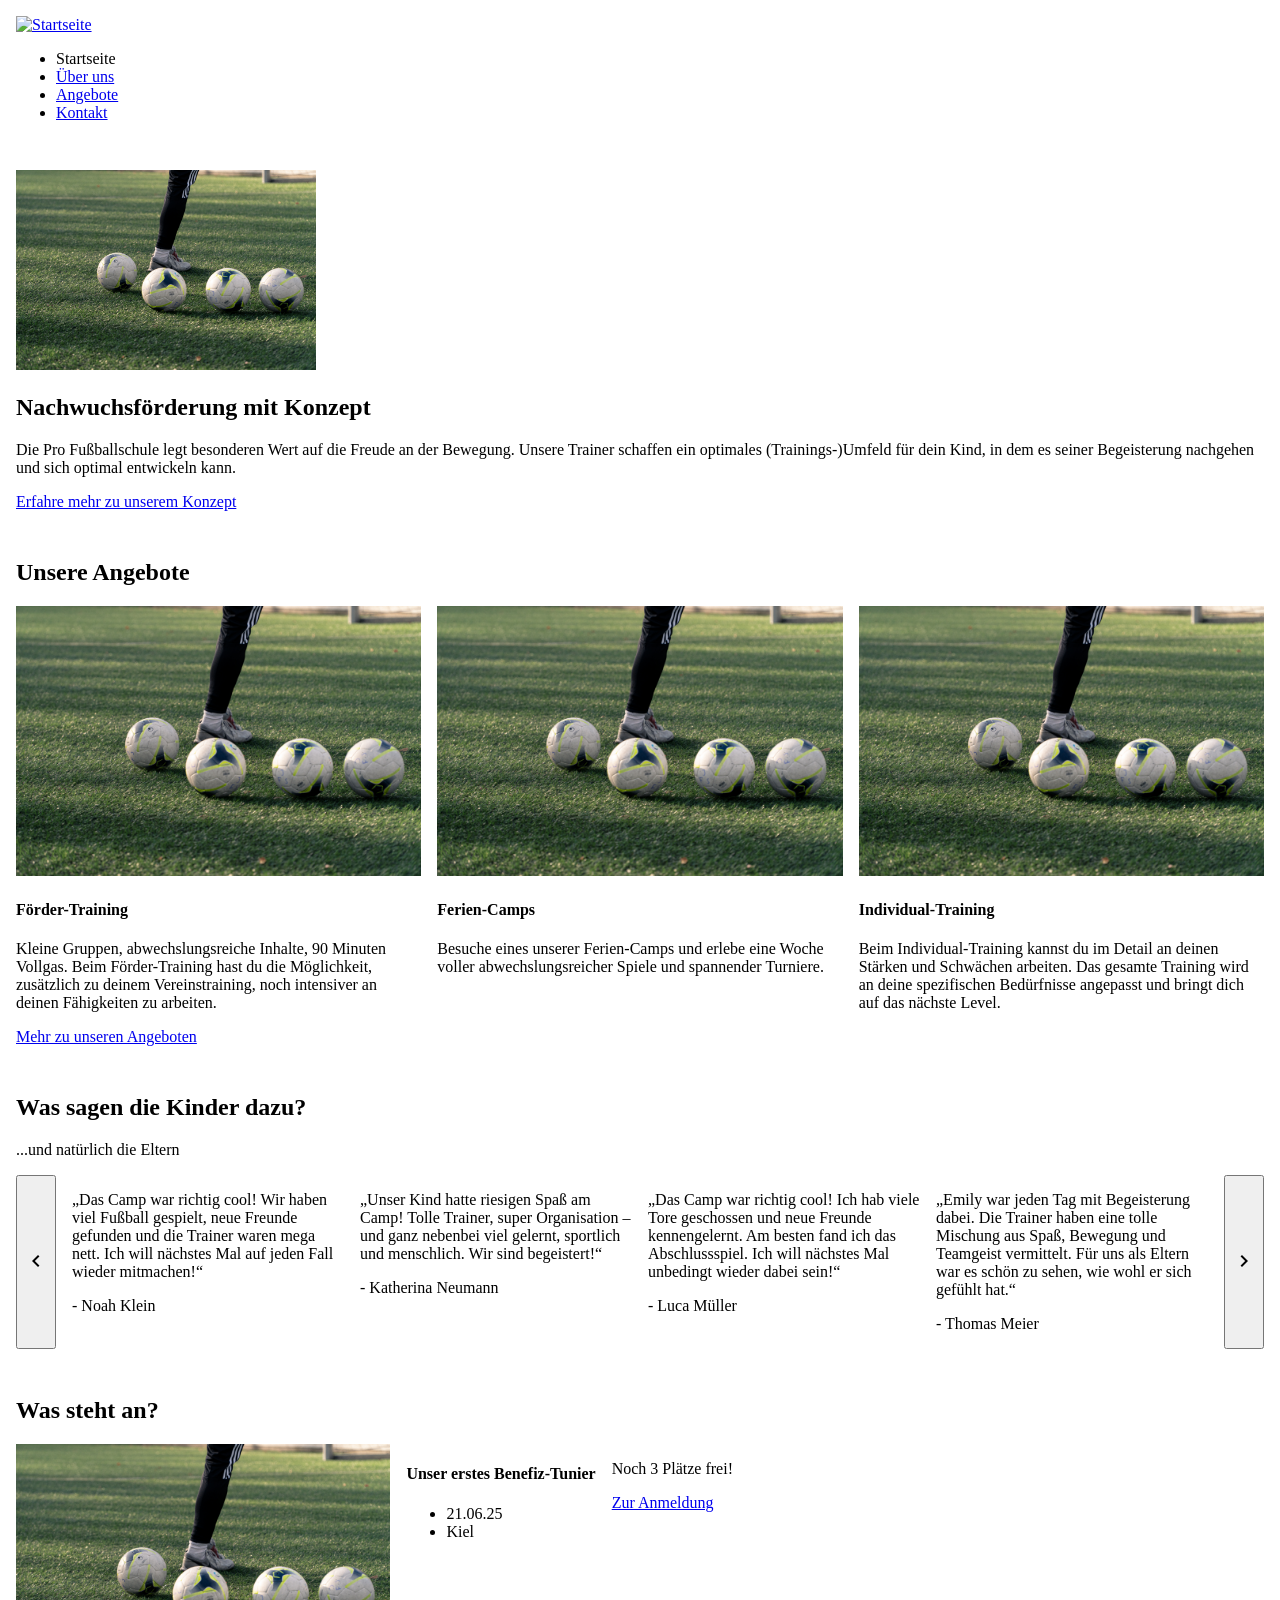
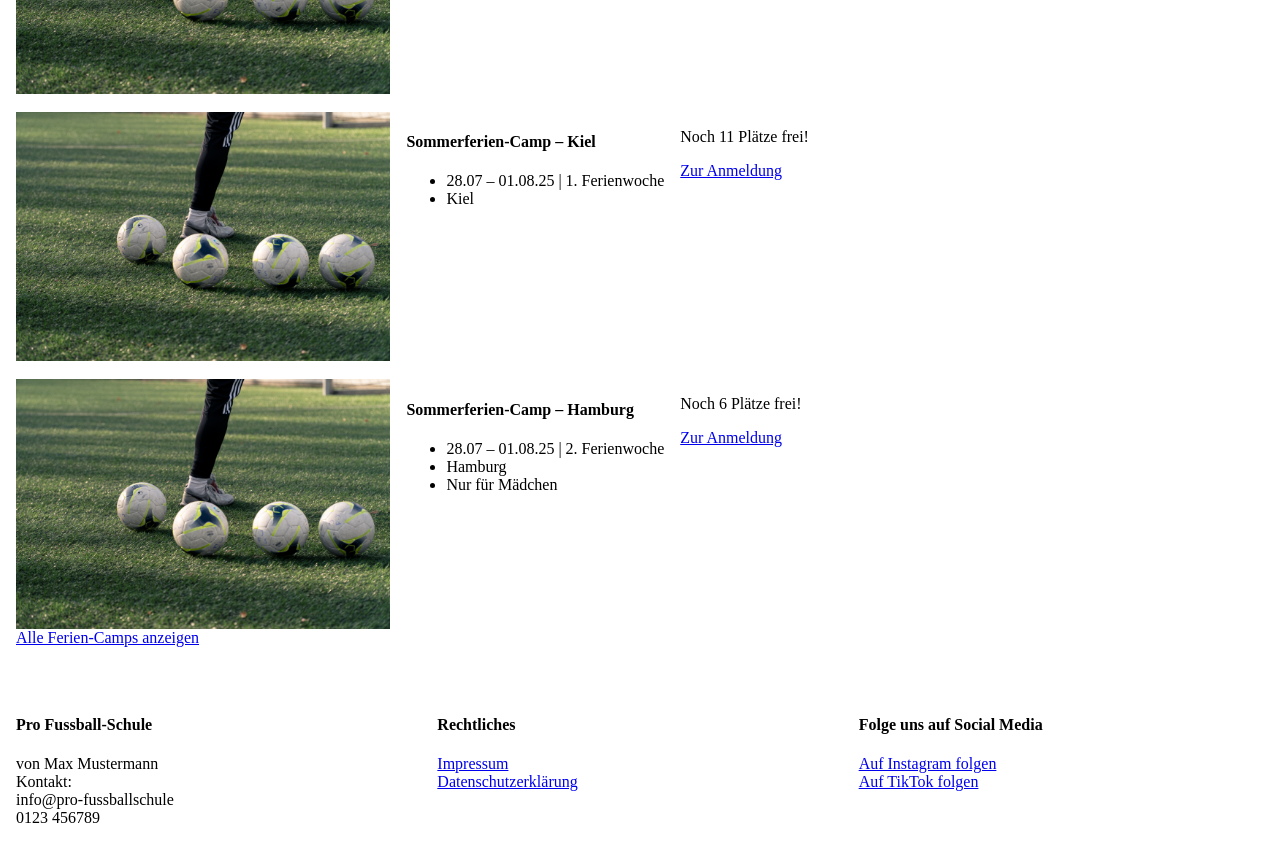
==== index.html @ 15794ba7 "order of stylesheet links changed" ====
<!DOCTYPE html>
<html lang="de">

<head>
    <meta charset="UTF-8">
    <meta name="viewport" content="width=device-width, initial-scale=1.0">
    <title>Startseite</title>
    <script src="https://cdn.jsdelivr.net/npm/jquery@3.7.1/dist/jquery.min.js"></script>
    <script src="js/loader.js" defer></script>
    <!-- Google Fonts/Icons laden -->
    <link rel="preconnect" href="https://fonts.googleapis.com">
    <link rel="preconnect" href="https://fonts.gstatic.com" crossorigin>
    <link
        href="https://fonts.googleapis.com/css2?family=MuseoModerno:ital,wght@0,100..900;1,100..900&family=Roboto:ital,wght@0,100..900;1,100..900&display=swap"
        rel="stylesheet">
    <link rel="stylesheet" href="https://fonts.googleapis.com/icon?family=Material+Icons">
    <!-- Meine Styles -->
    <link rel="stylesheet" href="css/main.css">
    <style>
        .row {
            display: flex;
            gap: 16px;
            flex-wrap: wrap;
        }

        .box {
            flex: 1;
            min-width: 154px;
        }

        section {
            margin: 48px 0px 48px 0px;
        }
    </style>
</head>

<body style="margin: 16px;">
    <header id="header"></header>
    <section class="section">
        <img src="assets/img/DSC02770.jpg"
            alt="Ausschnitt der Beine eines Jungen, der neben mehreren Bällen auf einem Rasen steht"
            style="height:200px;">
        <!--Das hier ist nur ein Platzhalter-Bild und das inline-css ist nur für die Übersichtlichkeit der Seite-->
        <h1>Nachwuchsförderung mit Konzept</h1>
        <p>Die Pro Fußballschule legt besonderen Wert auf die Freude an der Bewegung. Unsere Trainer schaffen ein
            optimales (Trainings-)Umfeld für dein Kind, in dem es seiner Begeisterung nachgehen und sich optimal
            entwickeln kann.
        </p>
        <a href="ueber-uns.html">Erfahre mehr zu unserem Konzept</a>
    </section>
    <section>
        <h2>Unsere Angebote</h2>
        <div class="row">
            <div class="box">
                <img src="assets/img/DSC02770.jpg"
                    alt="Ausschnitt der Beine eines Jungen, der neben mehreren Bällen auf einem Rasen steht"
                    style="width:100%">
                <h4>Förder-Training</h4>
                <p>Kleine Gruppen, abwechslungsreiche Inhalte, 90 Minuten Vollgas. Beim Förder-Training hast du die
                    Möglichkeit, zusätzlich zu deinem Vereinstraining, noch intensiver an deinen Fähigkeiten zu
                    arbeiten. </p>
            </div>
            <div class="box">
                <img src="assets/img/DSC02770.jpg"
                    alt="Ausschnitt der Beine eines Jungen, der neben mehreren Bällen auf einem Rasen steht"
                    style="width:100%">
                <h4>Ferien-Camps</h4>
                <p>Besuche eines unserer Ferien-Camps und erlebe eine Woche voller abwechslungsreicher Spiele und
                    spannender Turniere.</p>
            </div>
            <div class="box">
                <img src="assets/img/DSC02770.jpg"
                    alt="Ausschnitt der Beine eines Jungen, der neben mehreren Bällen auf einem Rasen steht"
                    style="width:100%">
                <h4>Individual-Training</h4>
                <p>Beim Individual-Training kannst du im Detail an deinen Stärken und Schwächen arbeiten. Das gesamte
                    Training wird an deine spezifischen Bedürfnisse angepasst und bringt dich auf das nächste Level.
                </p>
            </div>
        </div>
        <a href="angebote.html">Mehr zu unseren Angeboten</a>
    </section>
    <section>
        <h2>Was sagen die Kinder dazu?</h2>
        <p>...und natürlich die Eltern</p>
        <div class="row">
            <button><i class="material-icons">chevron_left</i></button>
            <div class="box">
                <p>„Das Camp war richtig cool! Wir haben viel Fußball gespielt, neue Freunde gefunden und die Trainer
                    waren mega nett. Ich will nächstes Mal auf jeden Fall wieder mitmachen!“</p>
                <p>- Noah Klein</p>
            </div>
            <div class="box">
                <p>„Unser Kind hatte riesigen Spaß am Camp! Tolle Trainer, super Organisation – und ganz nebenbei viel
                    gelernt, sportlich und menschlich. Wir sind begeistert!“</p>
                <p>- Katherina Neumann</p>
            </div>
            <div class="box">
                <p>„Das Camp war richtig cool! Ich hab viele Tore geschossen und neue Freunde kennengelernt. Am besten
                    fand ich das Abschlussspiel. Ich will nächstes Mal unbedingt wieder dabei sein!“
                </p>
                <p>- Luca Müller</p>
            </div>
            <div class="box">
                <p>„Emily war jeden Tag mit Begeisterung dabei. Die Trainer haben eine tolle Mischung aus Spaß, Bewegung
                    und Teamgeist vermittelt. Für uns als Eltern war es schön zu sehen, wie wohl er sich gefühlt hat.“
                </p>
                <p>- Thomas Meier</p>
            </div>
            <button><i class="material-icons">chevron_right</i></button>
        </div>
    </section>
    <section>
        <h2>Was steht an?</h2>
        <div>
            <div class="row">
                <img src="assets/img/DSC02770.jpg"
                    alt="Ausschnitt der Beine eines Jungen, der neben mehreren Bällen auf einem Rasen steht"
                    style="width:30%">
                <div>
                    <h4>Unser erstes Benefiz-Tunier</h4>
                    <ul>
                        <li>21.06.25</li>
                        <li>Kiel</li>
                    </ul>
                </div>
                <div>
                    <p>Noch 3 Plätze frei!</p>
                    <a href="example.de">Zur Anmeldung</a>
                </div>
            </div>
            <br>
            <div class="row">
                <img src="assets/img/DSC02770.jpg"
                    alt="Ausschnitt der Beine eines Jungen, der neben mehreren Bällen auf einem Rasen steht"
                    style="width:30%">
                <div>
                    <h4>Sommerferien-Camp – Kiel</h4>
                    <ul>
                        <li>28.07 – 01.08.25 | 1. Ferienwoche</li>
                        <li>Kiel</li>
                    </ul>
                </div>
                <div>
                    <p>Noch 11 Plätze frei!</p>
                    <a href="example.de">Zur Anmeldung</a>
                </div>
            </div>
            <br>
            <div class="row">
                <img src="assets/img/DSC02770.jpg"
                    alt="Ausschnitt der Beine eines Jungen, der neben mehreren Bällen auf einem Rasen steht"
                    style="width:30%">
                <div>
                    <h4>Sommerferien-Camp – Hamburg</h4>
                    <ul>
                        <li>28.07 – 01.08.25 | 2. Ferienwoche</li>
                        <li>Hamburg</li>
                        <li>Nur für Mädchen</li>
                    </ul>
                </div>
                <div>
                    <p>Noch 6 Plätze frei!</p>
                    <a href="example.de">Zur Anmeldung</a>
                </div>
            </div>
        </div>
        <a href="angebote.html">Alle Ferien-Camps anzeigen</a>
    </section>
    <footer class="row">
        <div class="box">
            <h4>Pro Fussball-Schule</h4>
            <p>von Max Mustermann <br>
                Kontakt: <br>
                info@pro-fussballschule <br>
                0123 456789
            </p>
        </div>
        <div class="box">
            <h4>Rechtliches</h4>
            <a href="impressum.html">Impressum</a> <br>
            <a href="datenschutzerklärung.html">Datenschutzerklärung</a>
        </div>
        <div class="box">
            <h4>Folge uns auf Social Media</h4>
            <a href="instagramm.de">Auf Instagram folgen</a> <br>
            <a href="tiktok.de">Auf TikTok folgen</a>
        </div>
    </footer>
</body>

</html>
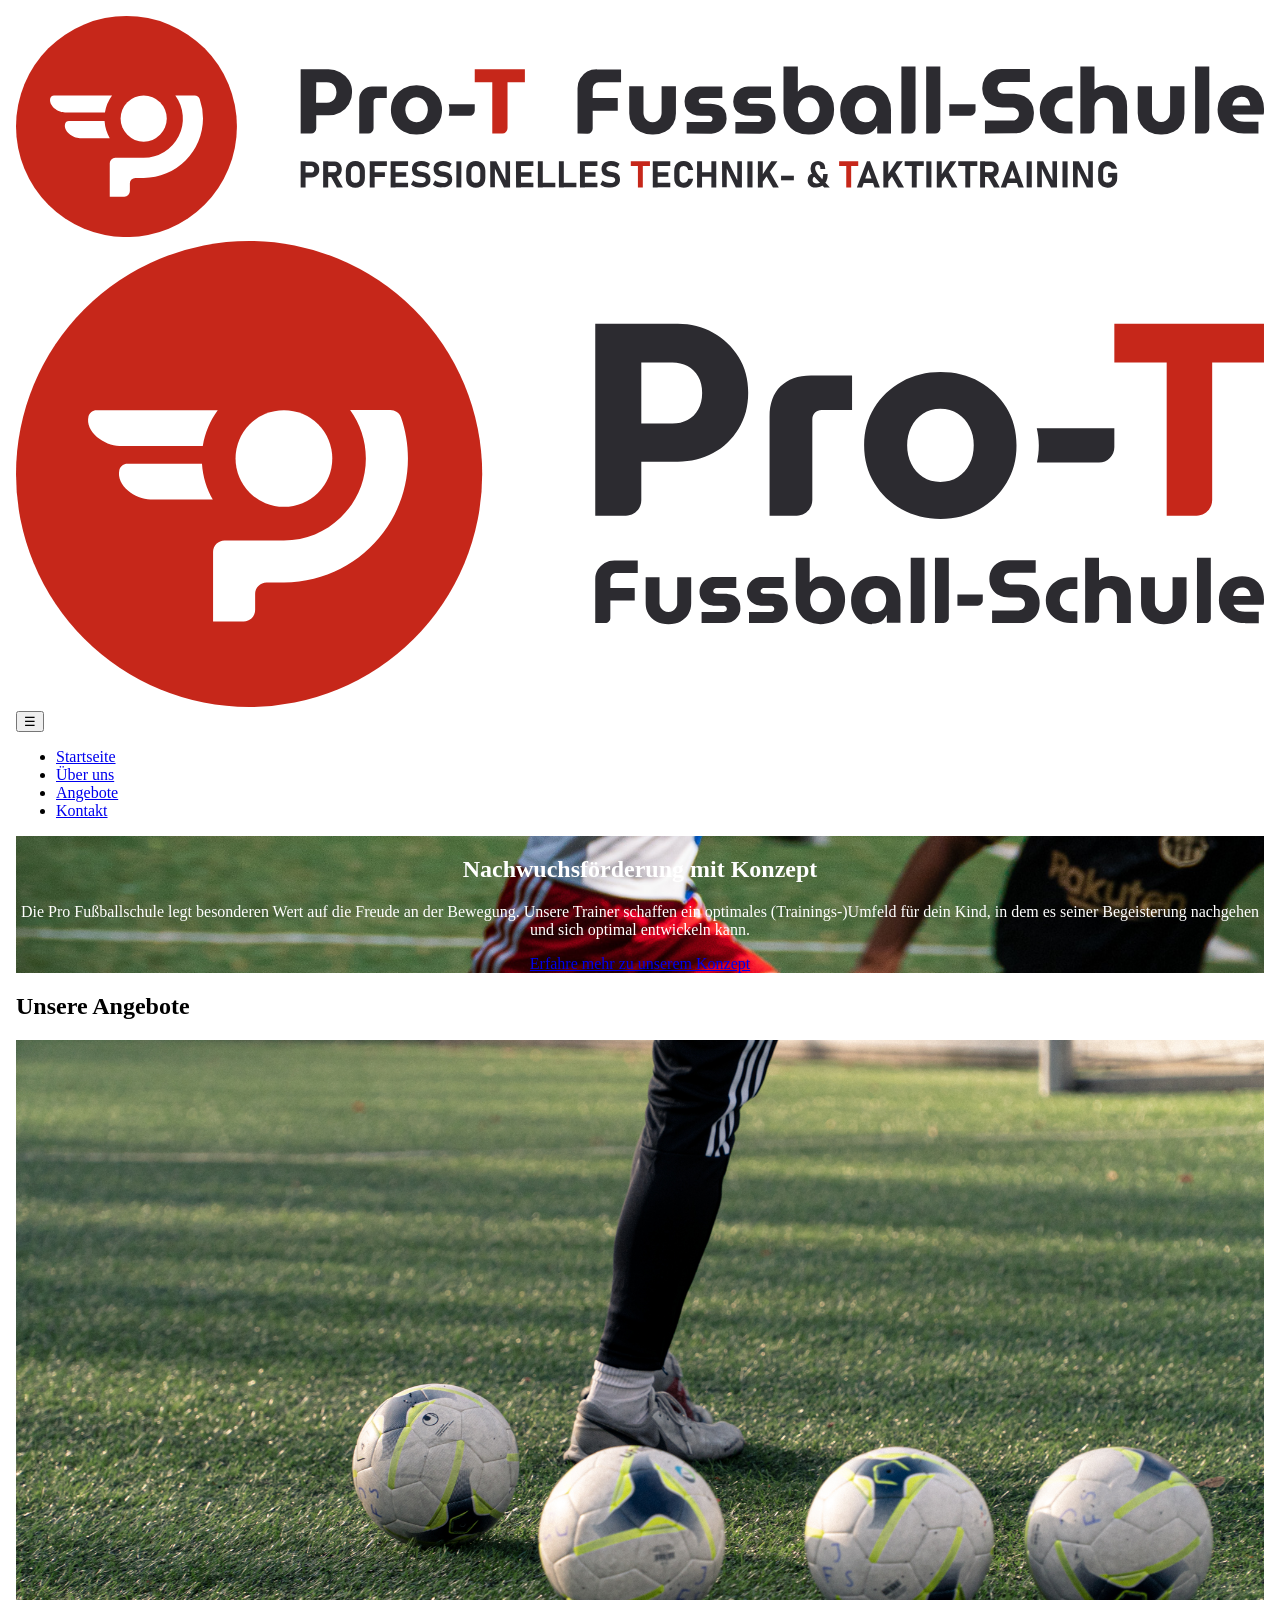
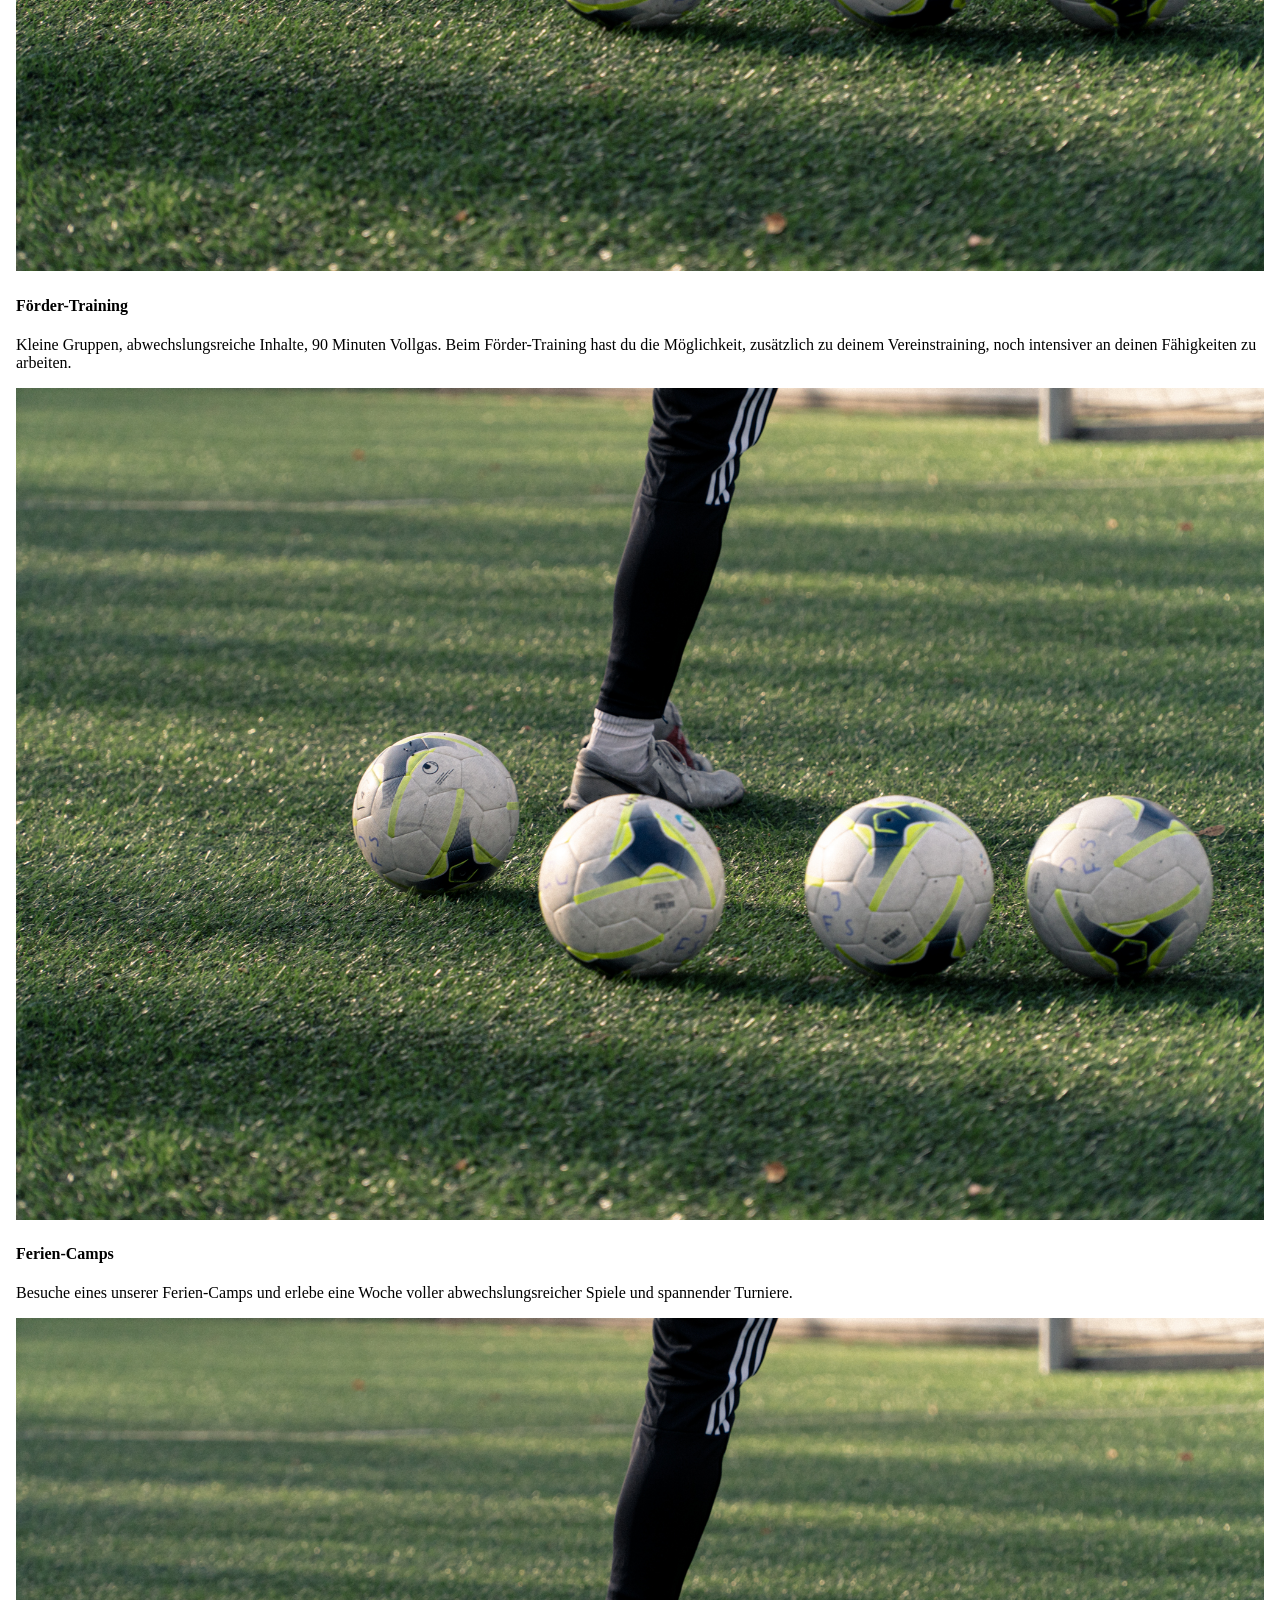
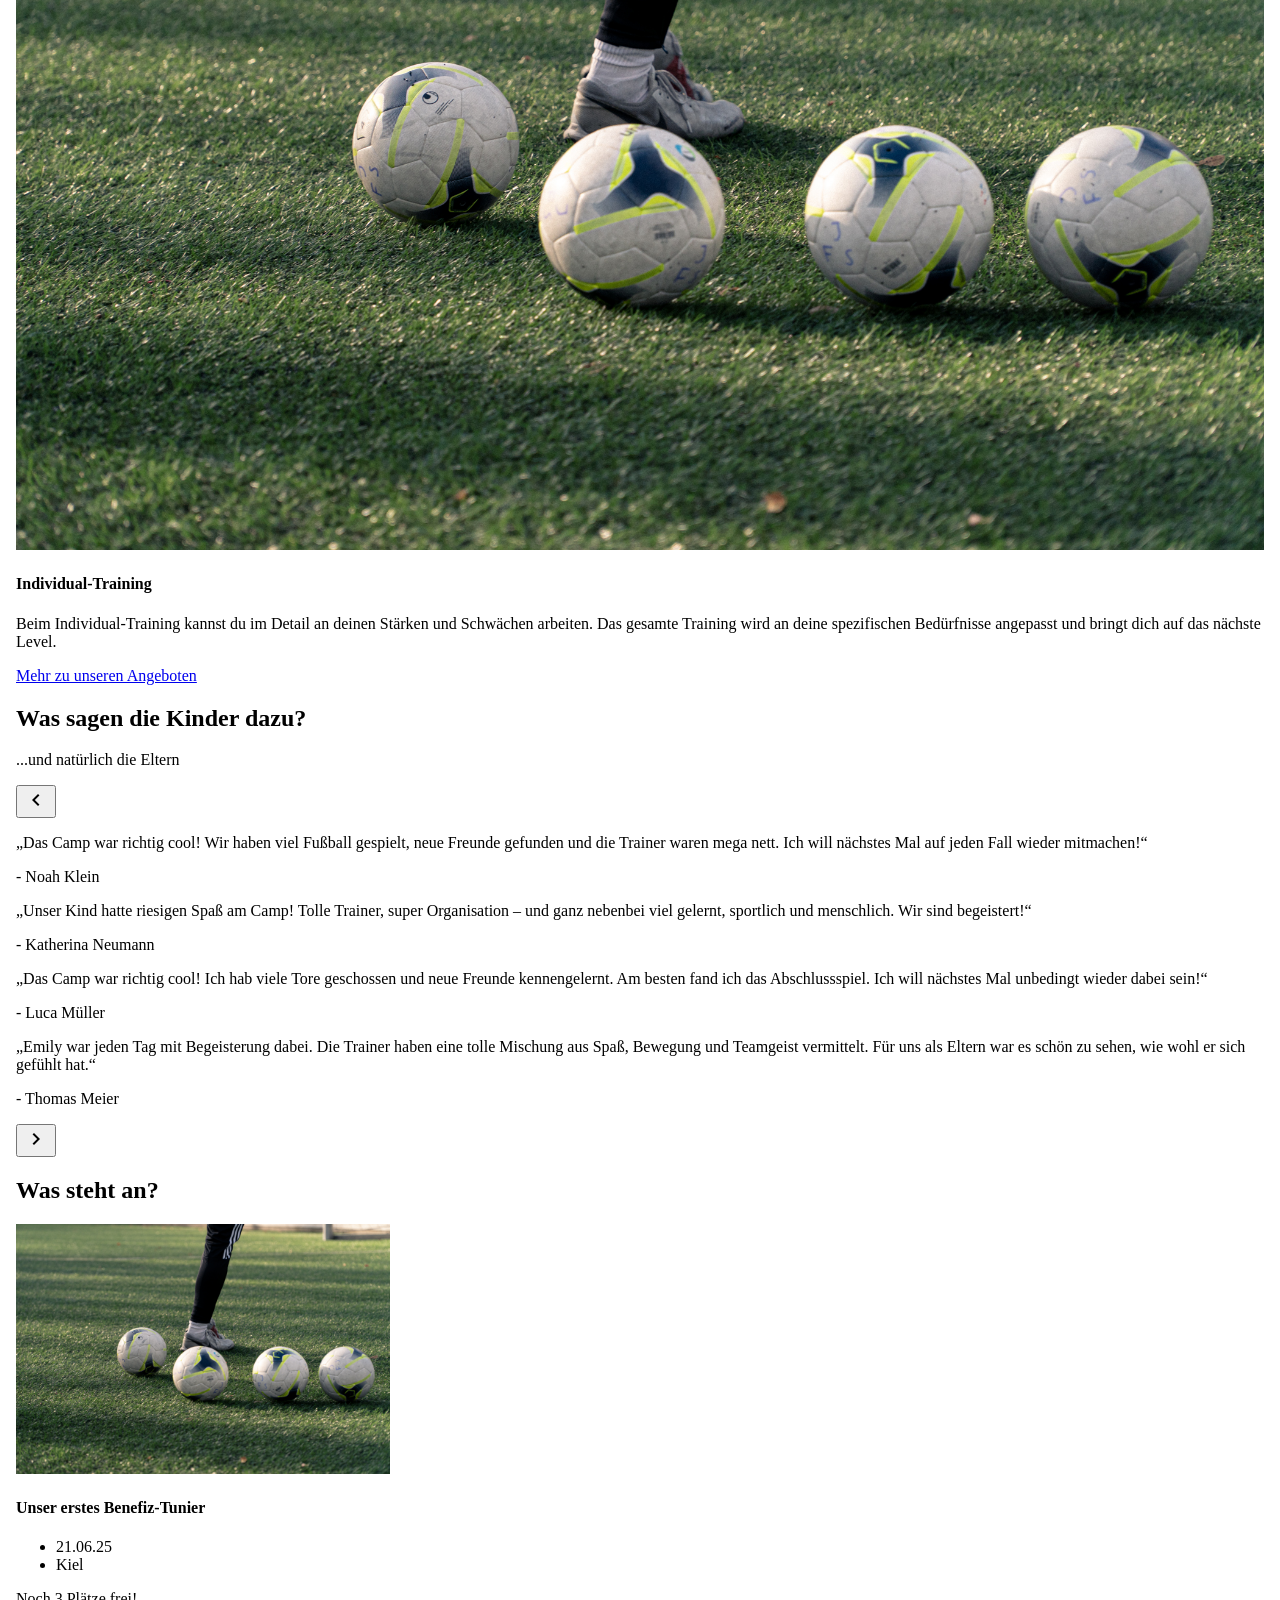
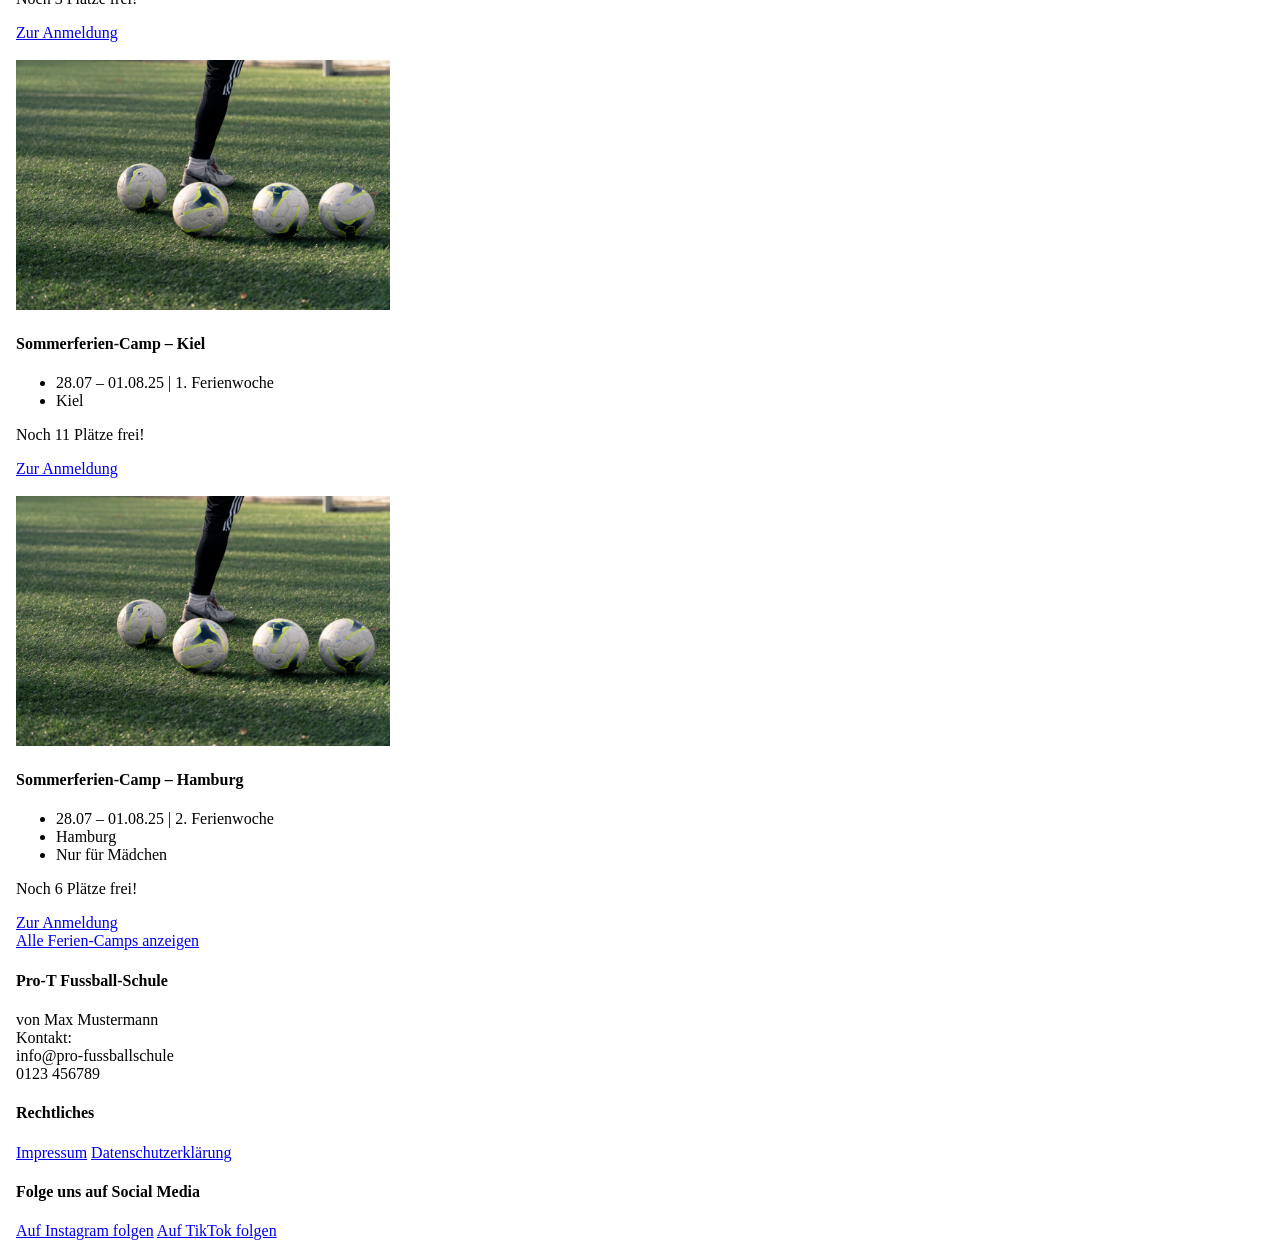
==== commit 1b74dd22: "header stylings added" ====
--- a/index.html
+++ b/index.html
@@ -7,6 +7,8 @@
     <title>Startseite</title>
     <script src="https://cdn.jsdelivr.net/npm/jquery@3.7.1/dist/jquery.min.js"></script>
     <script src="js/loader.js" defer></script>
+    <script src="assets/js/menu.js"></script>
+    <script src="js/nav-current.js" defer></script>
     <!-- Google Fonts/Icons laden -->
     <link rel="preconnect" href="https://fonts.googleapis.com">
     <link rel="preconnect" href="https://fonts.gstatic.com" crossorigin>
@@ -16,37 +18,20 @@
     <link rel="stylesheet" href="https://fonts.googleapis.com/icon?family=Material+Icons">
     <!-- Meine Styles -->
     <link rel="stylesheet" href="css/main.css">
-    <style>
-        .row {
-            display: flex;
-            gap: 16px;
-            flex-wrap: wrap;
-        }
-
-        .box {
-            flex: 1;
-            min-width: 154px;
-        }
-
-        section {
-            margin: 48px 0px 48px 0px;
-        }
-    </style>
+    <link rel="stylesheet" href="css/index.css">
 </head>
 
 <body style="margin: 16px;">
     <header id="header"></header>
-    <section class="section">
-        <img src="assets/img/DSC02770.jpg"
-            alt="Ausschnitt der Beine eines Jungen, der neben mehreren Bällen auf einem Rasen steht"
-            style="height:200px;">
-        <!--Das hier ist nur ein Platzhalter-Bild und das inline-css ist nur für die Übersichtlichkeit der Seite-->
-        <h1>Nachwuchsförderung mit Konzept</h1>
-        <p>Die Pro Fußballschule legt besonderen Wert auf die Freude an der Bewegung. Unsere Trainer schaffen ein
-            optimales (Trainings-)Umfeld für dein Kind, in dem es seiner Begeisterung nachgehen und sich optimal
-            entwickeln kann.
-        </p>
-        <a href="ueber-uns.html">Erfahre mehr zu unserem Konzept</a>
+    <section class="hero">
+        <div class="container">
+            <h1>Nachwuchsförderung mit Konzept</h1>
+            <p>Die Pro Fußballschule legt besonderen Wert auf die Freude an der Bewegung. Unsere Trainer schaffen ein
+                optimales (Trainings-)Umfeld für dein Kind, in dem es seiner Begeisterung nachgehen und sich optimal
+                entwickeln kann.
+            </p>
+            <a href="ueber-uns.html">Erfahre mehr zu unserem Konzept</a>
+        </div>
     </section>
     <section>
         <h2>Unsere Angebote</h2>
@@ -167,26 +152,7 @@
         </div>
         <a href="angebote.html">Alle Ferien-Camps anzeigen</a>
     </section>
-    <footer class="row">
-        <div class="box">
-            <h4>Pro Fussball-Schule</h4>
-            <p>von Max Mustermann <br>
-                Kontakt: <br>
-                info@pro-fussballschule <br>
-                0123 456789
-            </p>
-        </div>
-        <div class="box">
-            <h4>Rechtliches</h4>
-            <a href="impressum.html">Impressum</a> <br>
-            <a href="datenschutzerklärung.html">Datenschutzerklärung</a>
-        </div>
-        <div class="box">
-            <h4>Folge uns auf Social Media</h4>
-            <a href="instagramm.de">Auf Instagram folgen</a> <br>
-            <a href="tiktok.de">Auf TikTok folgen</a>
-        </div>
-    </footer>
+    <footer id="footer"></footer>
 </body>
 
 </html>
--- a/css/index.css
+++ b/css/index.css
@@ -0,0 +1,13 @@
+.hero {
+background-image: url('../assets/img/DSC03278.jpg');
+background-size: cover;          /* Bild füllt die Fläche */
+background-position: center;     /* zentriert das Bild */
+background-repeat: no-repeat;    /* Bild nicht kacheln */
+min-height: 120pxpx;                /* Höhe, z.B. 60% der Viewport-Höhe */
+display: flex;                   /* zentrierter Inhalt */
+align-items: center;
+justify-content: center;
+text-align: center;
+color: white;                    /* Textfarbe, damit man es lesen kann */
+
+}
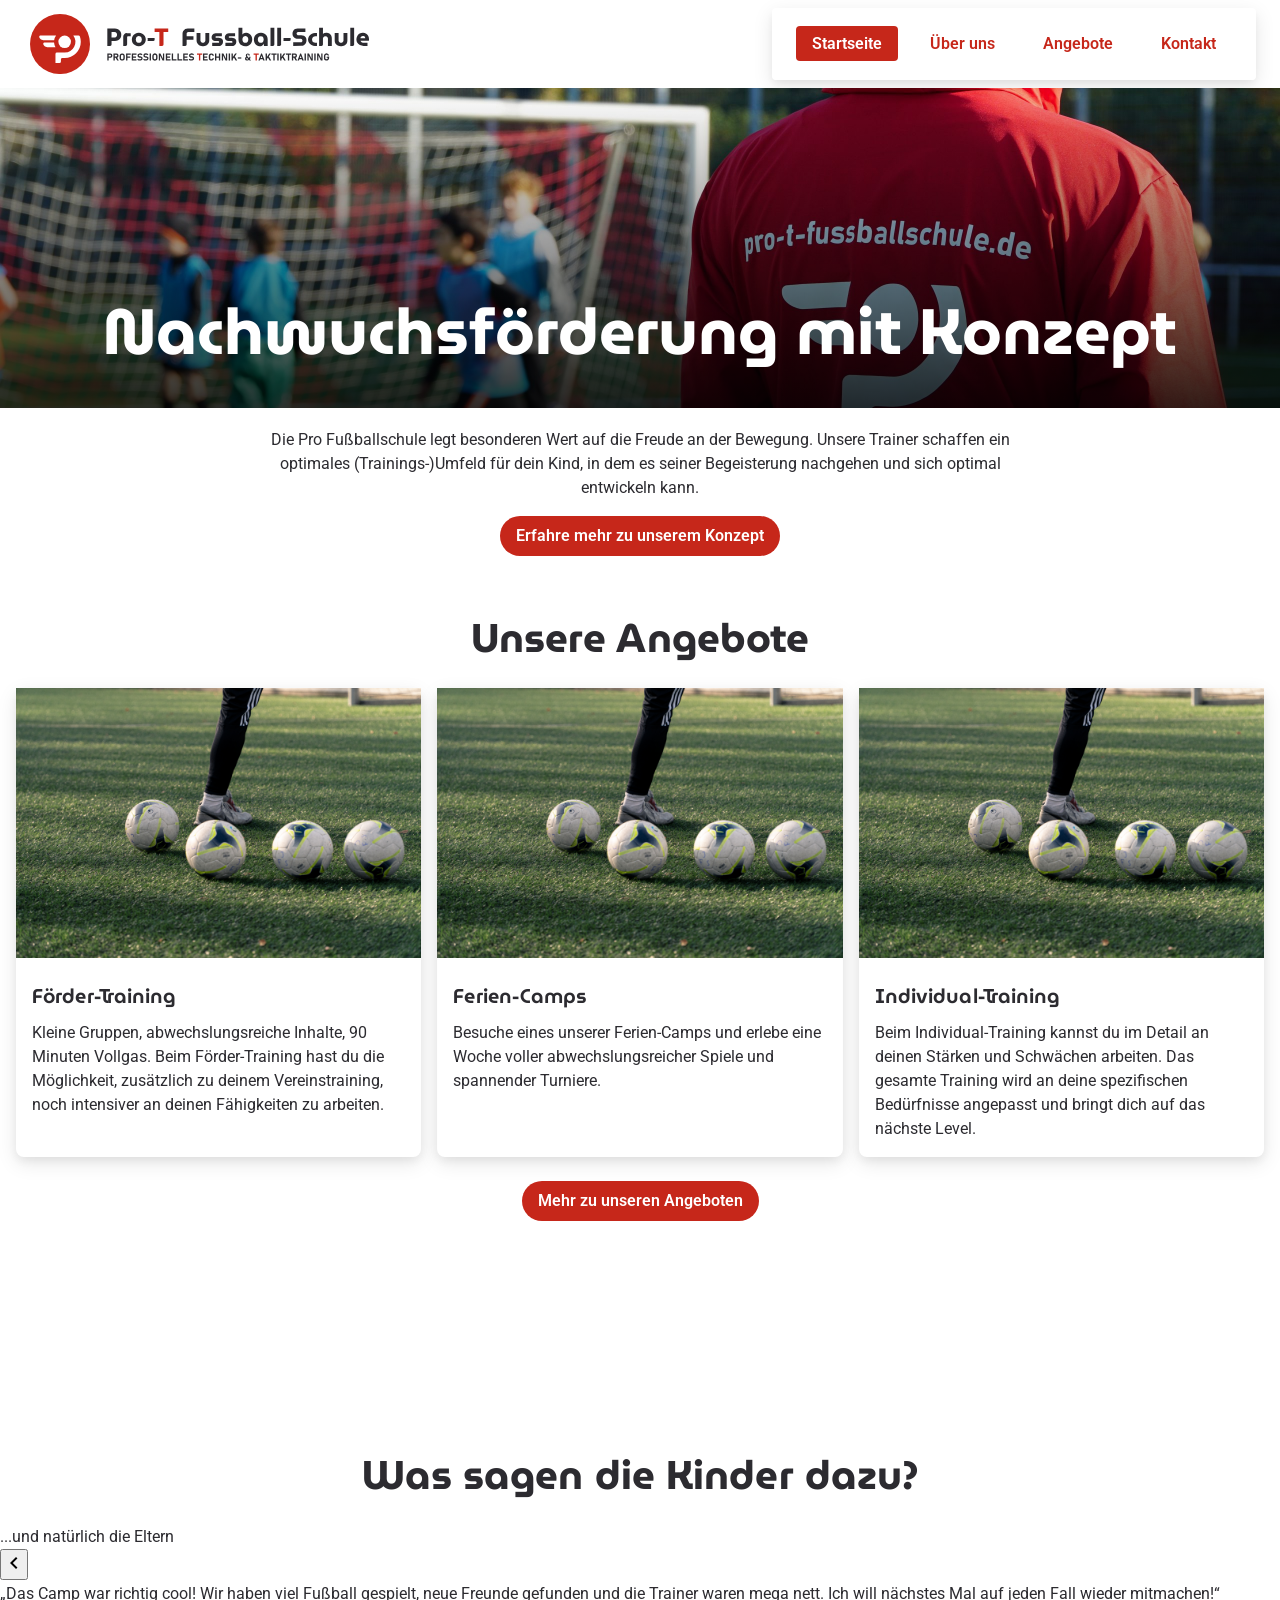
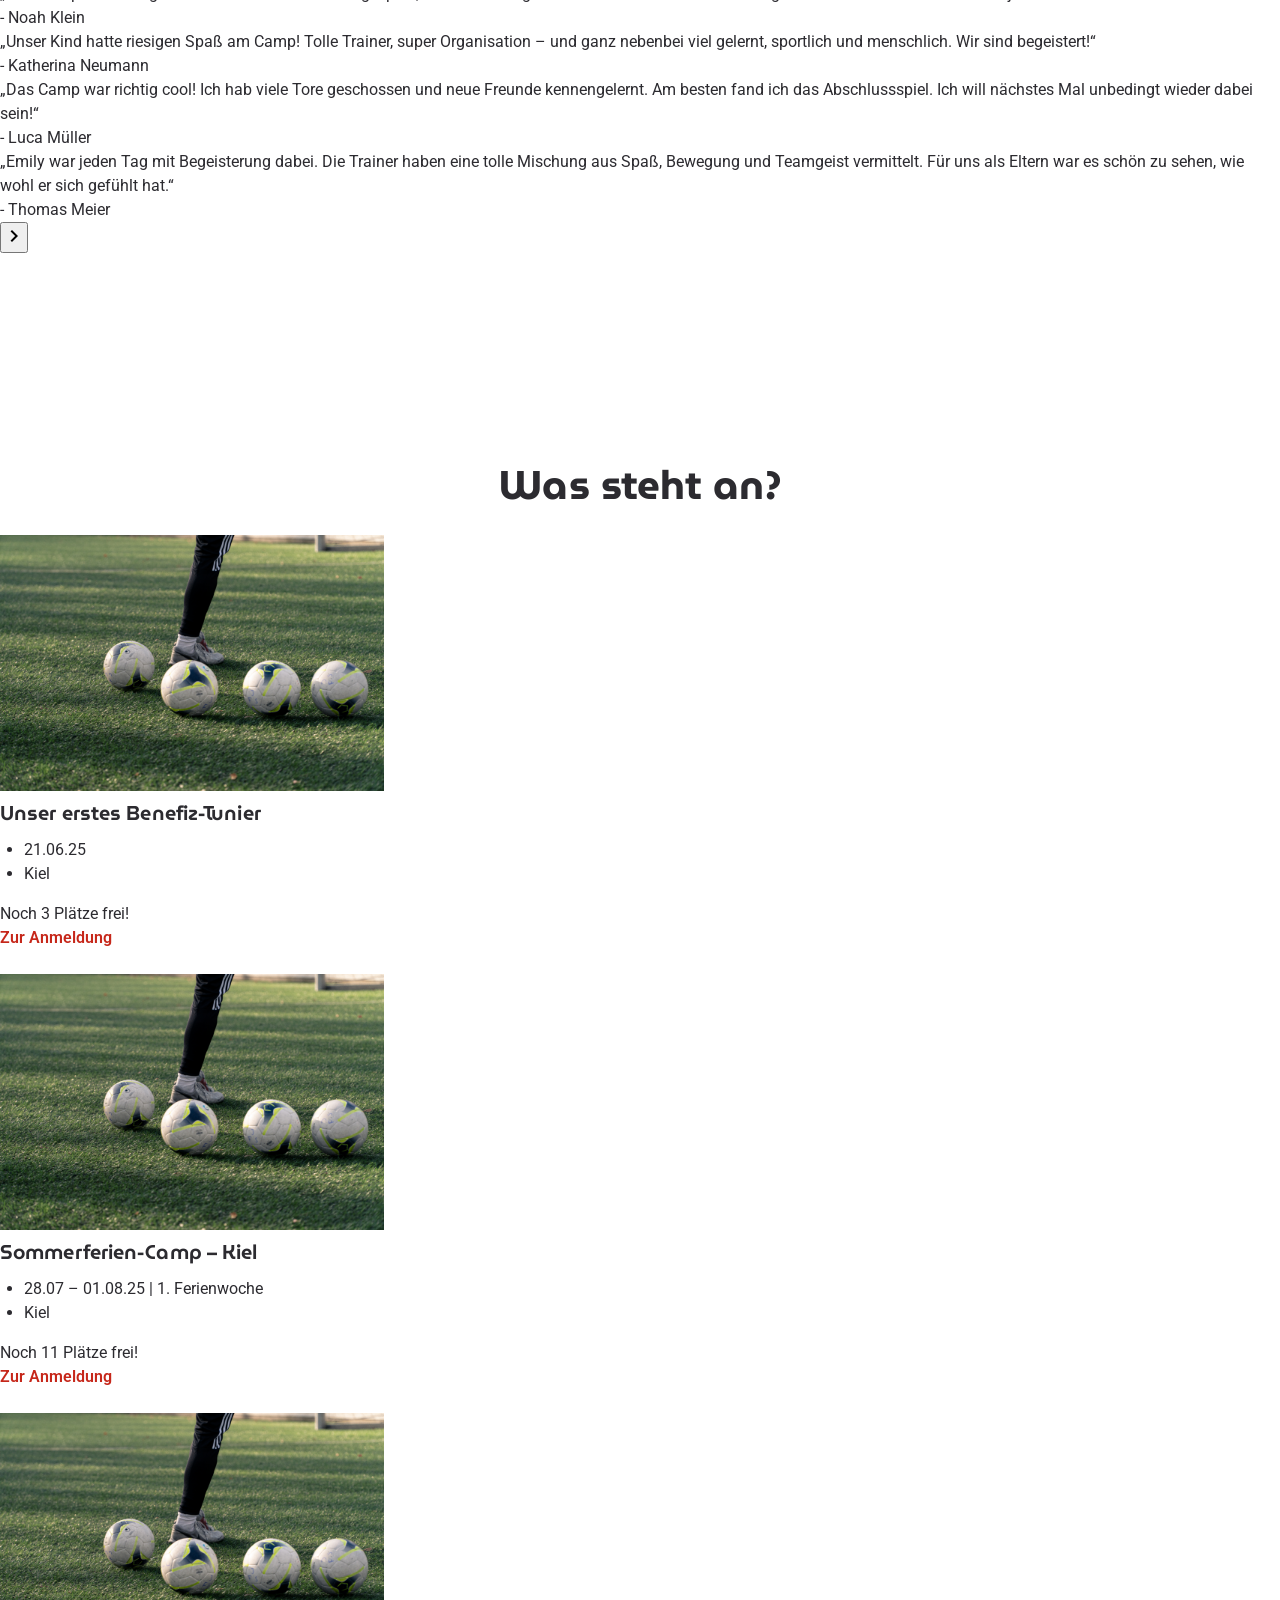
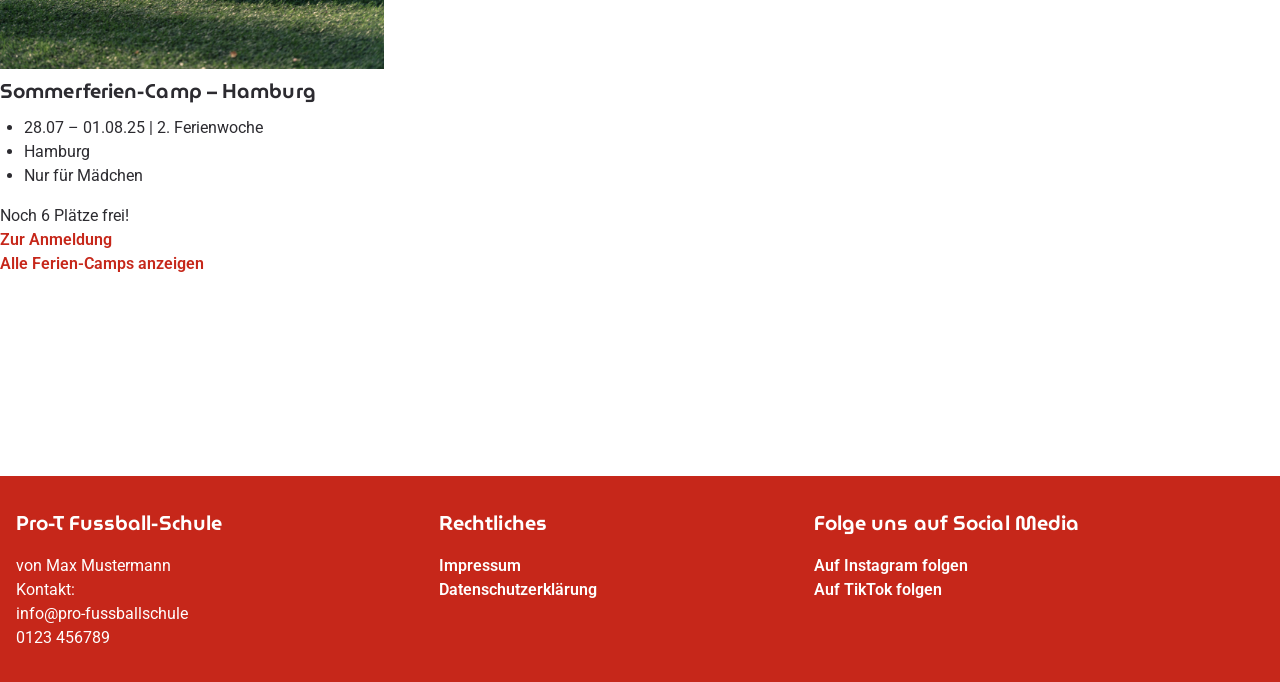
==== commit 0d553989: "hero, card styling added" ====
--- a/index.html
+++ b/index.html
@@ -21,49 +21,58 @@
     <link rel="stylesheet" href="css/index.css">
 </head>
 
-<body style="margin: 16px;">
+<body>
     <header id="header"></header>
     <section class="hero">
+        <!-- Kein Alt-Text, da Bild rein dekorativ ist, mobile Variante erarbeiten -->
         <div class="container">
             <h1>Nachwuchsförderung mit Konzept</h1>
             <p>Die Pro Fußballschule legt besonderen Wert auf die Freude an der Bewegung. Unsere Trainer schaffen ein
                 optimales (Trainings-)Umfeld für dein Kind, in dem es seiner Begeisterung nachgehen und sich optimal
                 entwickeln kann.
             </p>
-            <a href="ueber-uns.html">Erfahre mehr zu unserem Konzept</a>
+            <a href="ueber-uns.html" role="button" class="btn" aria-pressed="false">Erfahre mehr zu unserem Konzept</a>
         </div>
     </section>
-    <section>
+    <section class="container">
         <h2>Unsere Angebote</h2>
-        <div class="row">
-            <div class="box">
+        <div class="card-row">
+            <div class="card">
                 <img src="assets/img/DSC02770.jpg"
                     alt="Ausschnitt der Beine eines Jungen, der neben mehreren Bällen auf einem Rasen steht"
                     style="width:100%">
-                <h4>Förder-Training</h4>
-                <p>Kleine Gruppen, abwechslungsreiche Inhalte, 90 Minuten Vollgas. Beim Förder-Training hast du die
-                    Möglichkeit, zusätzlich zu deinem Vereinstraining, noch intensiver an deinen Fähigkeiten zu
-                    arbeiten. </p>
+                <div class="card-content">
+                    <h4>Förder-Training</h4>
+                    <p>Kleine Gruppen, abwechslungsreiche Inhalte, 90 Minuten Vollgas. Beim Förder-Training hast du die
+                        Möglichkeit, zusätzlich zu deinem Vereinstraining, noch intensiver an deinen Fähigkeiten zu
+                        arbeiten. </p>
+                </div>
             </div>
-            <div class="box">
+            <div class="card">
                 <img src="assets/img/DSC02770.jpg"
                     alt="Ausschnitt der Beine eines Jungen, der neben mehreren Bällen auf einem Rasen steht"
                     style="width:100%">
-                <h4>Ferien-Camps</h4>
-                <p>Besuche eines unserer Ferien-Camps und erlebe eine Woche voller abwechslungsreicher Spiele und
-                    spannender Turniere.</p>
+                <div class="card-content">
+                    <h4>Ferien-Camps</h4>
+                    <p>Besuche eines unserer Ferien-Camps und erlebe eine Woche voller abwechslungsreicher Spiele und
+                        spannender Turniere.</p>
+                </div>
             </div>
-            <div class="box">
+            <div class="card">
                 <img src="assets/img/DSC02770.jpg"
                     alt="Ausschnitt der Beine eines Jungen, der neben mehreren Bällen auf einem Rasen steht"
                     style="width:100%">
-                <h4>Individual-Training</h4>
-                <p>Beim Individual-Training kannst du im Detail an deinen Stärken und Schwächen arbeiten. Das gesamte
-                    Training wird an deine spezifischen Bedürfnisse angepasst und bringt dich auf das nächste Level.
-                </p>
+                <div class="card-content">
+                    <h4>Individual-Training</h4>
+                    <p>Beim Individual-Training kannst du im Detail an deinen Stärken und Schwächen arbeiten. Das gesamte
+                        Training wird an deine spezifischen Bedürfnisse angepasst und bringt dich auf das nächste Level.
+                    </p>
+                </div>
             </div>
         </div>
-        <a href="angebote.html">Mehr zu unseren Angeboten</a>
+        <div id="section-button">
+            <a href="angebote.html" role="button" class="btn" aria-pressed="false">Mehr zu unseren Angeboten</a>   
+        </div>
     </section>
     <section>
         <h2>Was sagen die Kinder dazu?</h2>
--- a/css/main.css
+++ b/css/main.css
@@ -0,0 +1,3 @@
+@import url("base.css");
+@import url("layout.css");
+@import url("components.css");
--- a/css/index.css
+++ b/css/index.css
@@ -1,13 +1,39 @@
 .hero {
-background-image: url('../assets/img/DSC03278.jpg');
-background-size: cover;          /* Bild füllt die Fläche */
-background-position: center;     /* zentriert das Bild */
-background-repeat: no-repeat;    /* Bild nicht kacheln */
-min-height: 120pxpx;                /* Höhe, z.B. 60% der Viewport-Höhe */
-display: flex;                   /* zentrierter Inhalt */
+background-image: linear-gradient(rgba(0,0,0,0.0), rgba(0,0,0,0.8)),url('../assets/img/DSC07056-scaled-1-scaled.jpg');
+background-size: cover;
+background-position: center;
+background-repeat: no-repeat;
+min-height: 25vw;
+display: flex;
 align-items: center;
 justify-content: center;
 text-align: center;
-color: white;                    /* Textfarbe, damit man es lesen kann */
+margin-bottom: 200px;
 
+    & .container {
+        margin-bottom: -19%;
+        padding-top: 100px;
+    }
+
+        & h1 {
+            color: var(--foreground-light);
+        }
+
+        & p {
+            padding: var(--space-2);
+            max-width: 800px;
+            margin: 0 auto;
+
+        }
+}
+
+#section-button{
+    display: flex;
+    justify-content: center;
+    align-items: center;
+    padding: var(--space-3);
+}
+
+section {
+    margin-bottom: 200px;
 }
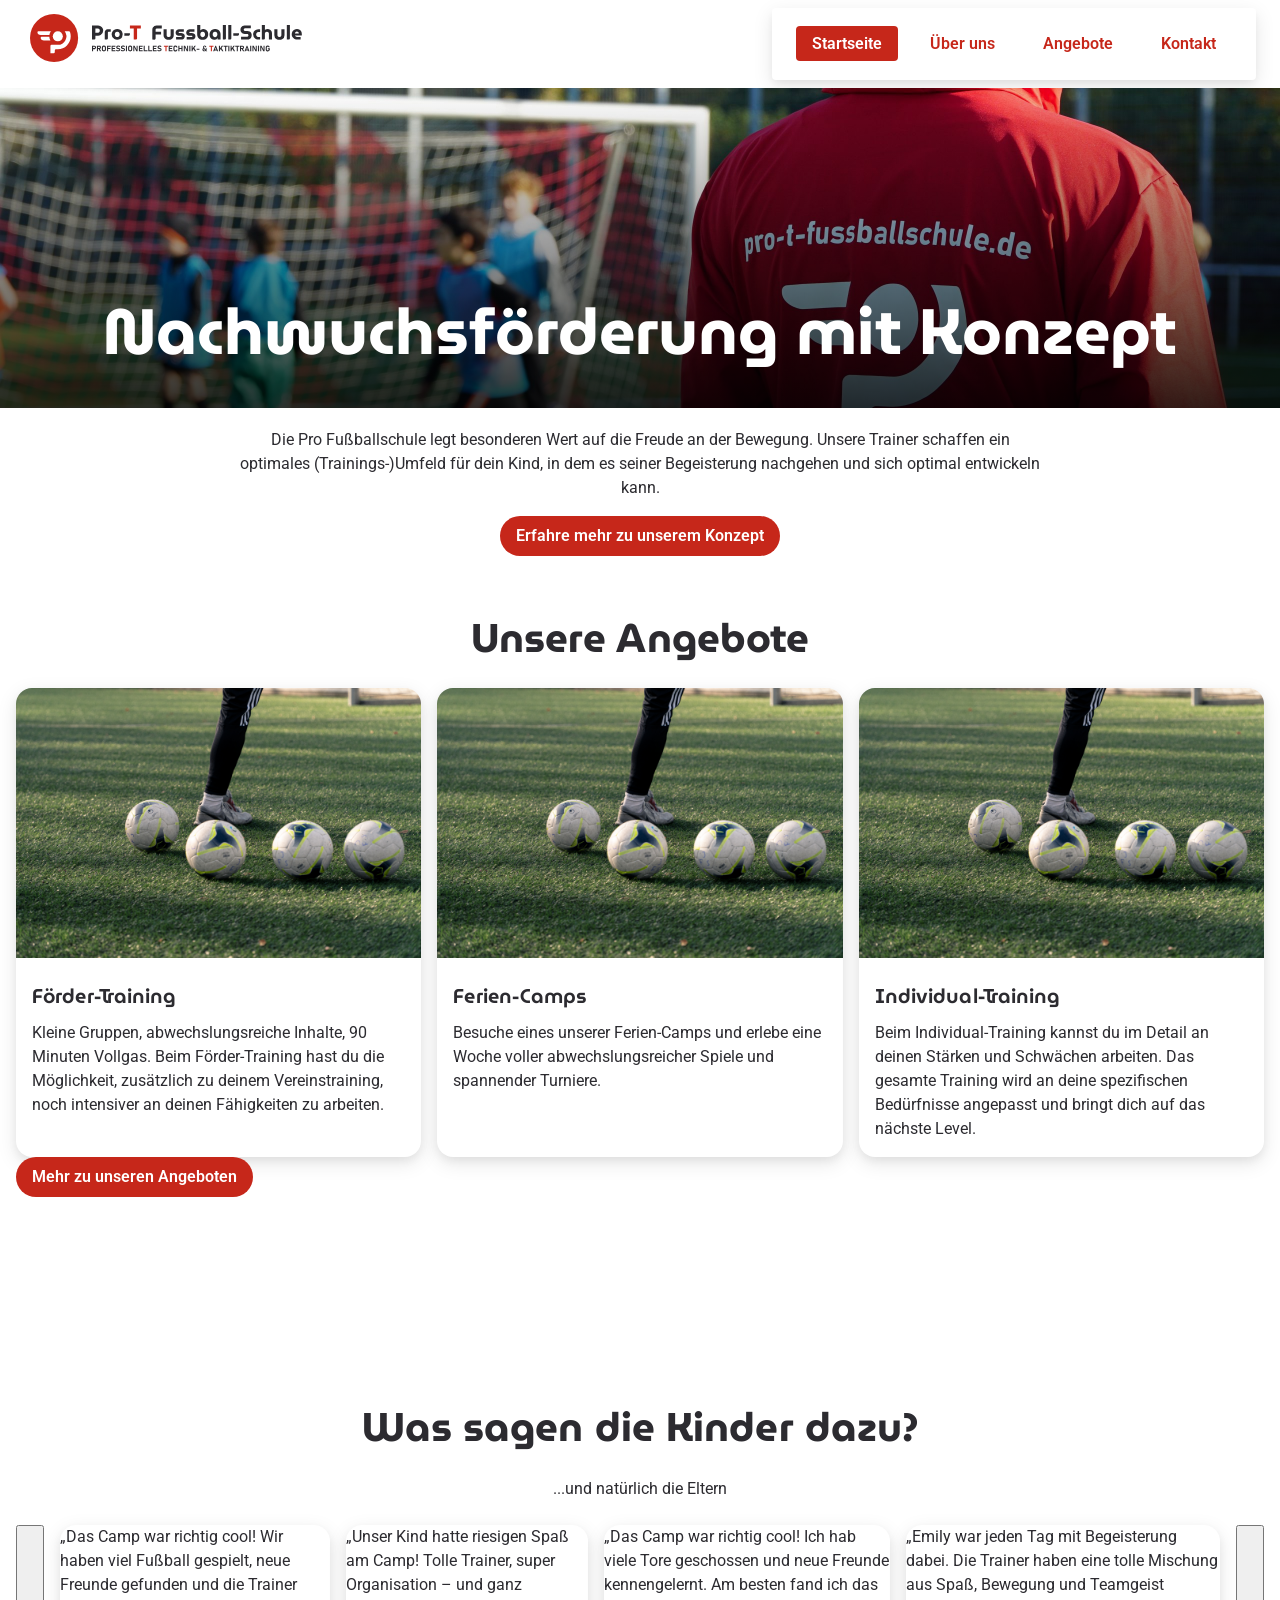
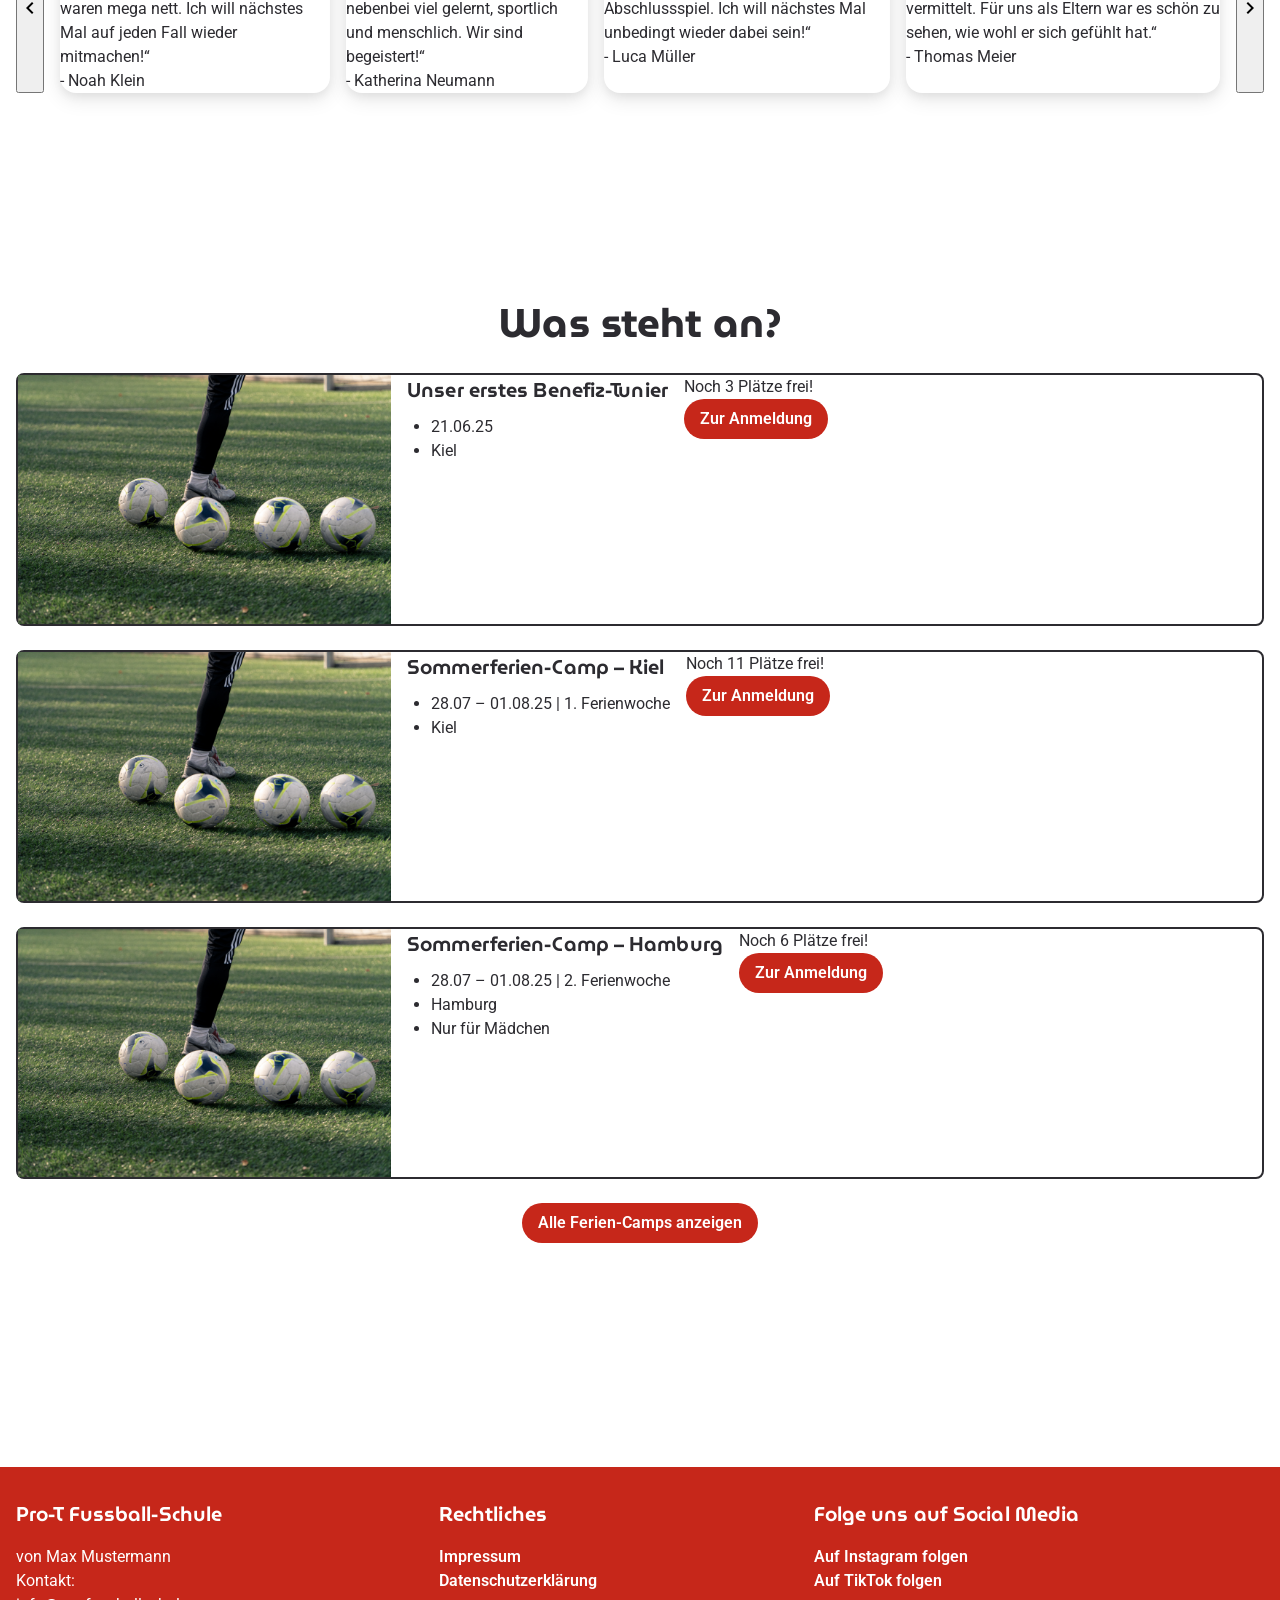
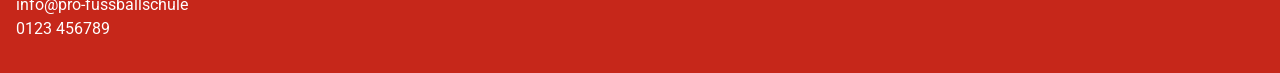
==== commit 71e9ff49: "inline styles removed" ====
--- a/index.html
+++ b/index.html
@@ -64,38 +64,39 @@
                     style="width:100%">
                 <div class="card-content">
                     <h4>Individual-Training</h4>
-                    <p>Beim Individual-Training kannst du im Detail an deinen Stärken und Schwächen arbeiten. Das gesamte
+                    <p>Beim Individual-Training kannst du im Detail an deinen Stärken und Schwächen arbeiten. Das
+                        gesamte
                         Training wird an deine spezifischen Bedürfnisse angepasst und bringt dich auf das nächste Level.
                     </p>
                 </div>
             </div>
         </div>
         <div id="section-button">
-            <a href="angebote.html" role="button" class="btn" aria-pressed="false">Mehr zu unseren Angeboten</a>   
+            <a href="angebote.html" role="button" class="btn" aria-pressed="false">Mehr zu unseren Angeboten</a>
         </div>
     </section>
-    <section>
+    <section class="container">
         <h2>Was sagen die Kinder dazu?</h2>
-        <p>...und natürlich die Eltern</p>
-        <div class="row">
+        <p id="p-parents-feedback">...und natürlich die Eltern</p>
+        <div class="card-row">
             <button><i class="material-icons">chevron_left</i></button>
-            <div class="box">
+            <div class="card">
                 <p>„Das Camp war richtig cool! Wir haben viel Fußball gespielt, neue Freunde gefunden und die Trainer
                     waren mega nett. Ich will nächstes Mal auf jeden Fall wieder mitmachen!“</p>
                 <p>- Noah Klein</p>
             </div>
-            <div class="box">
+            <div class="card">
                 <p>„Unser Kind hatte riesigen Spaß am Camp! Tolle Trainer, super Organisation – und ganz nebenbei viel
                     gelernt, sportlich und menschlich. Wir sind begeistert!“</p>
                 <p>- Katherina Neumann</p>
             </div>
-            <div class="box">
+            <div class="card">
                 <p>„Das Camp war richtig cool! Ich hab viele Tore geschossen und neue Freunde kennengelernt. Am besten
                     fand ich das Abschlussspiel. Ich will nächstes Mal unbedingt wieder dabei sein!“
                 </p>
                 <p>- Luca Müller</p>
             </div>
-            <div class="box">
+            <div class="card">
                 <p>„Emily war jeden Tag mit Begeisterung dabei. Die Trainer haben eine tolle Mischung aus Spaß, Bewegung
                     und Teamgeist vermittelt. Für uns als Eltern war es schön zu sehen, wie wohl er sich gefühlt hat.“
                 </p>
@@ -104,10 +105,10 @@
             <button><i class="material-icons">chevron_right</i></button>
         </div>
     </section>
-    <section>
+    <section class="container">
         <h2>Was steht an?</h2>
         <div>
-            <div class="row">
+            <div class="panel">
                 <img src="assets/img/DSC02770.jpg"
                     alt="Ausschnitt der Beine eines Jungen, der neben mehreren Bällen auf einem Rasen steht"
                     style="width:30%">
@@ -120,11 +121,11 @@
                 </div>
                 <div>
                     <p>Noch 3 Plätze frei!</p>
-                    <a href="example.de">Zur Anmeldung</a>
+                    <a href="example.de" role="button" class="btn" aria-pressed="false">Zur Anmeldung</a>
                 </div>
             </div>
             <br>
-            <div class="row">
+            <div class="panel">
                 <img src="assets/img/DSC02770.jpg"
                     alt="Ausschnitt der Beine eines Jungen, der neben mehreren Bällen auf einem Rasen steht"
                     style="width:30%">
@@ -137,11 +138,11 @@
                 </div>
                 <div>
                     <p>Noch 11 Plätze frei!</p>
-                    <a href="example.de">Zur Anmeldung</a>
+                    <a href="example.de" role="button" class="btn" aria-pressed="false">Zur Anmeldung</a>
                 </div>
             </div>
             <br>
-            <div class="row">
+            <div class="panel">
                 <img src="assets/img/DSC02770.jpg"
                     alt="Ausschnitt der Beine eines Jungen, der neben mehreren Bällen auf einem Rasen steht"
                     style="width:30%">
@@ -155,11 +156,13 @@
                 </div>
                 <div>
                     <p>Noch 6 Plätze frei!</p>
-                    <a href="example.de">Zur Anmeldung</a>
+                    <a href="example.de" role="button" class="btn" aria-pressed="false">Zur Anmeldung</a>
                 </div>
             </div>
         </div>
-        <a href="angebote.html">Alle Ferien-Camps anzeigen</a>
+        <div class="section-button">
+            <a href="angebote.html" role="button" class="btn" aria-pressed="false">Alle Ferien-Camps anzeigen</a>
+        </div>
     </section>
     <footer id="footer"></footer>
 </body>
--- a/css/index.css
+++ b/css/index.css
@@ -27,7 +27,7 @@
         }
 }
 
-#section-button{
+.section-button{
     display: flex;
     justify-content: center;
     align-items: center;
@@ -36,4 +36,17 @@
 
 section {
     margin-bottom: 200px;
+}
+
+#p-parents-feedback {
+    text-align: center;
+    padding-bottom: var(--space-3);
+}
+
+.panel {
+    display: flex;
+    gap: var(--space-2);
+    background-color: var(--foreground-light);
+    border: 2px solid var(--foreground-dark);
+    border-radius: 8px;
 }
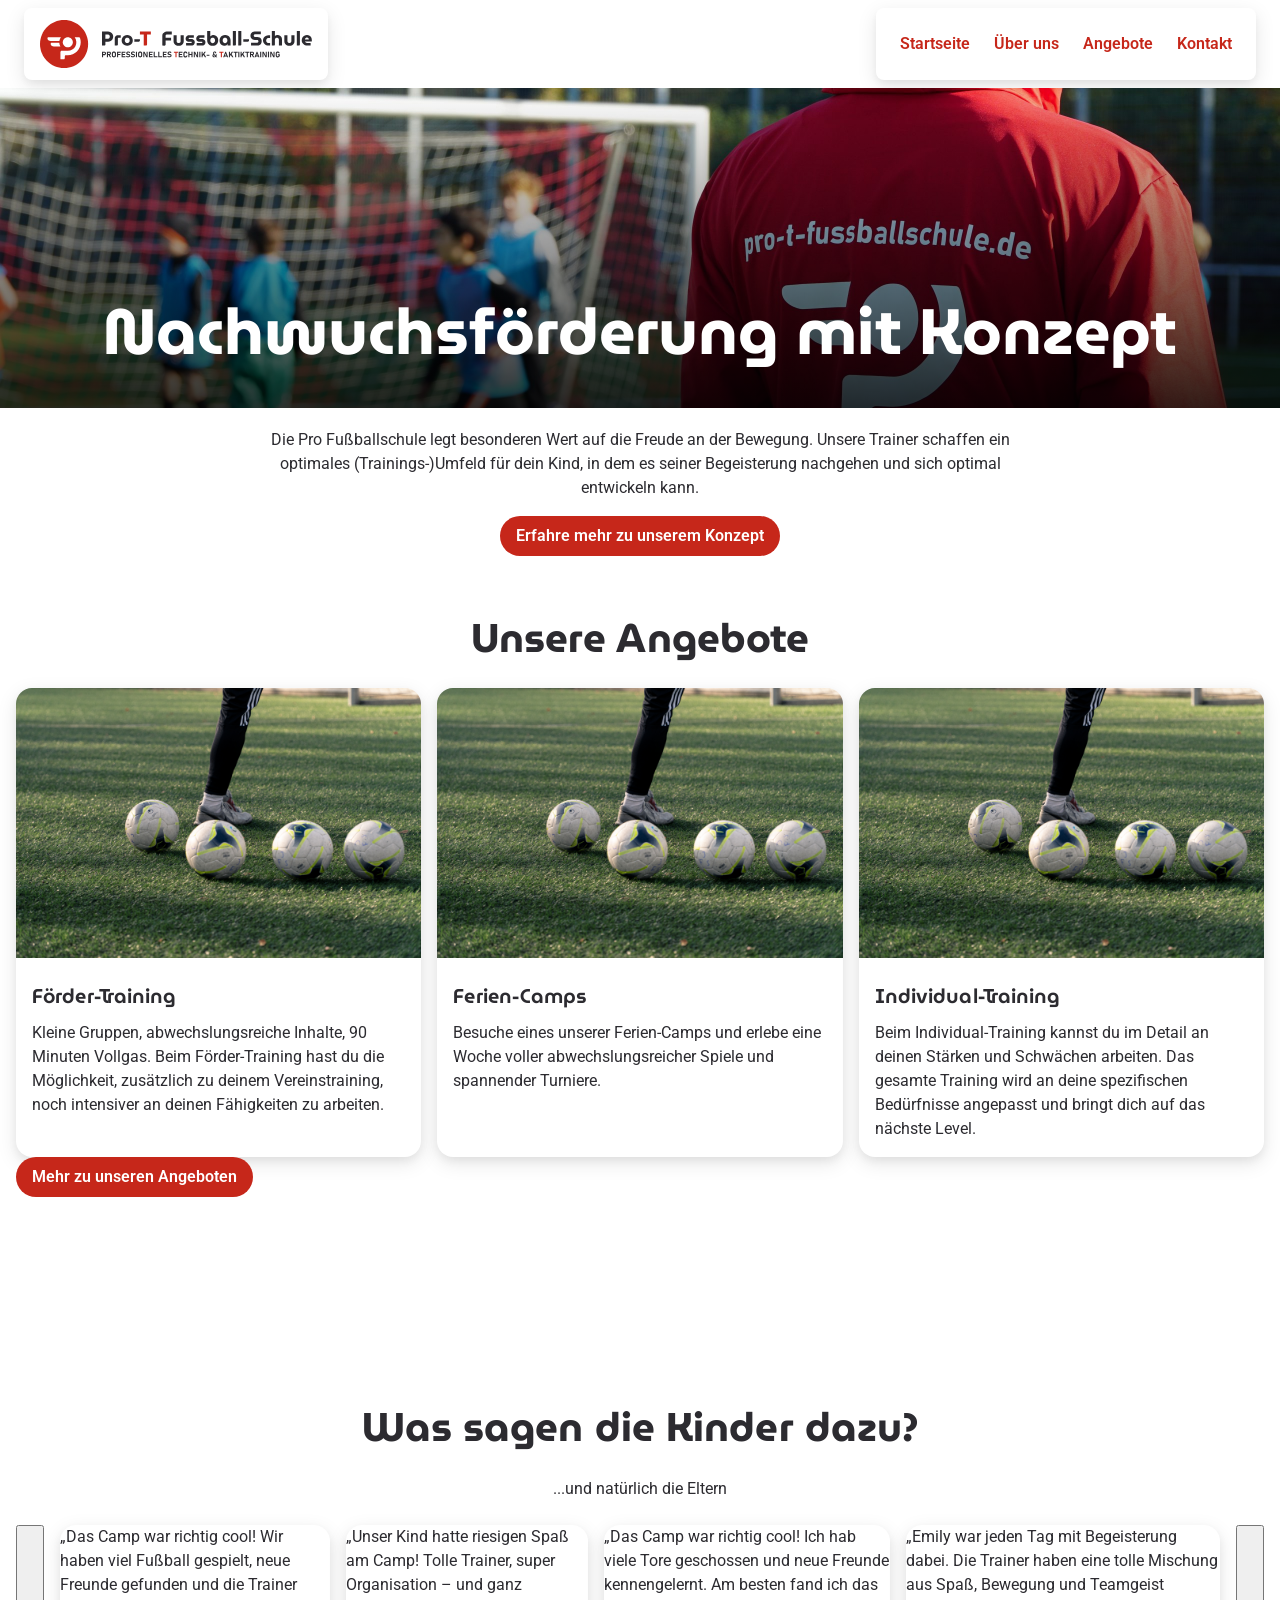
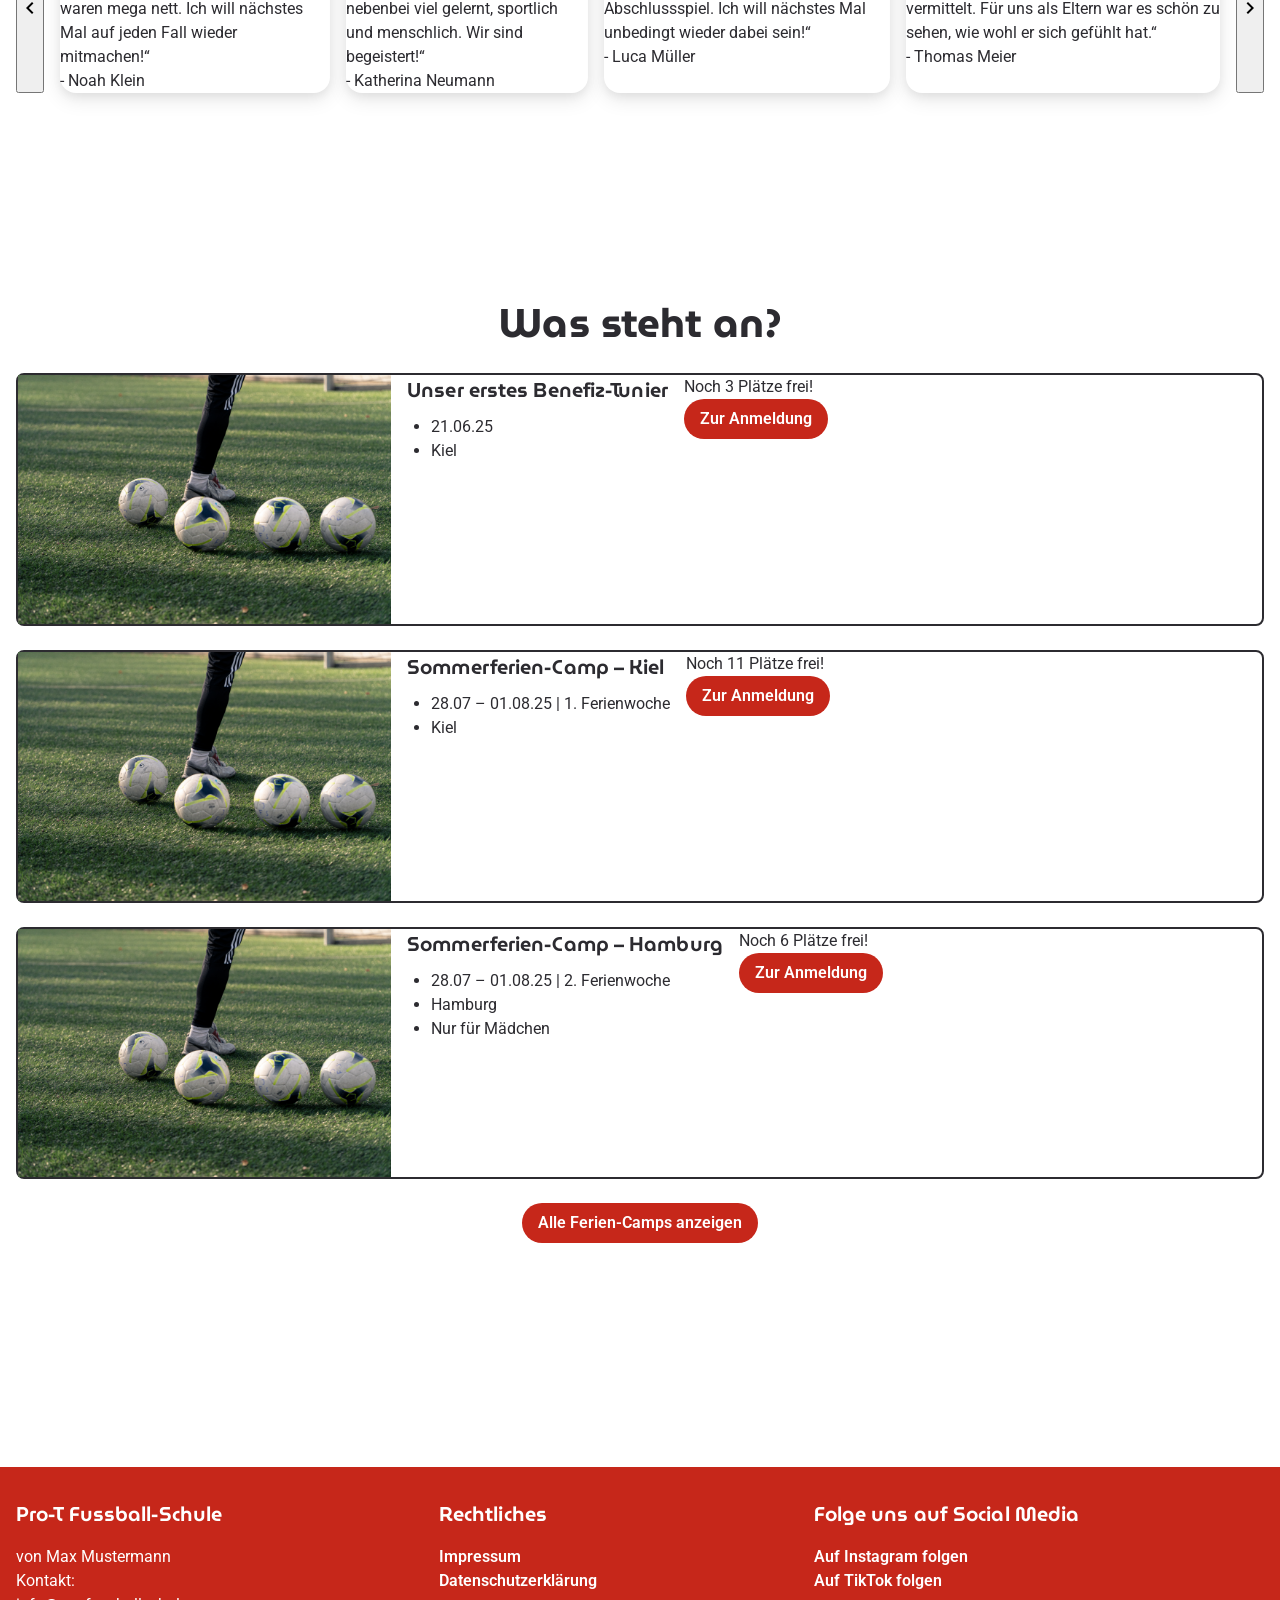
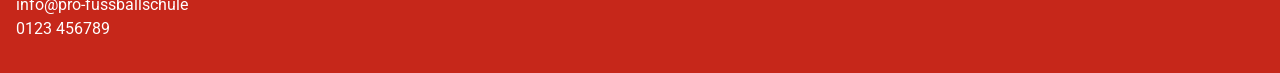
==== commit 617bc381: "feat(header): fix mobile navigation and improve desktop header - Adjusted header structure, interact" ====
--- a/index.html
+++ b/index.html
@@ -7,7 +7,7 @@
     <title>Startseite</title>
     <script src="https://cdn.jsdelivr.net/npm/jquery@3.7.1/dist/jquery.min.js"></script>
     <script src="js/loader.js" defer></script>
-    <script src="assets/js/menu.js"></script>
+    <script src="js/menu.js"></script>
     <script src="js/nav-current.js" defer></script>
     <!-- Google Fonts/Icons laden -->
     <link rel="preconnect" href="https://fonts.googleapis.com">
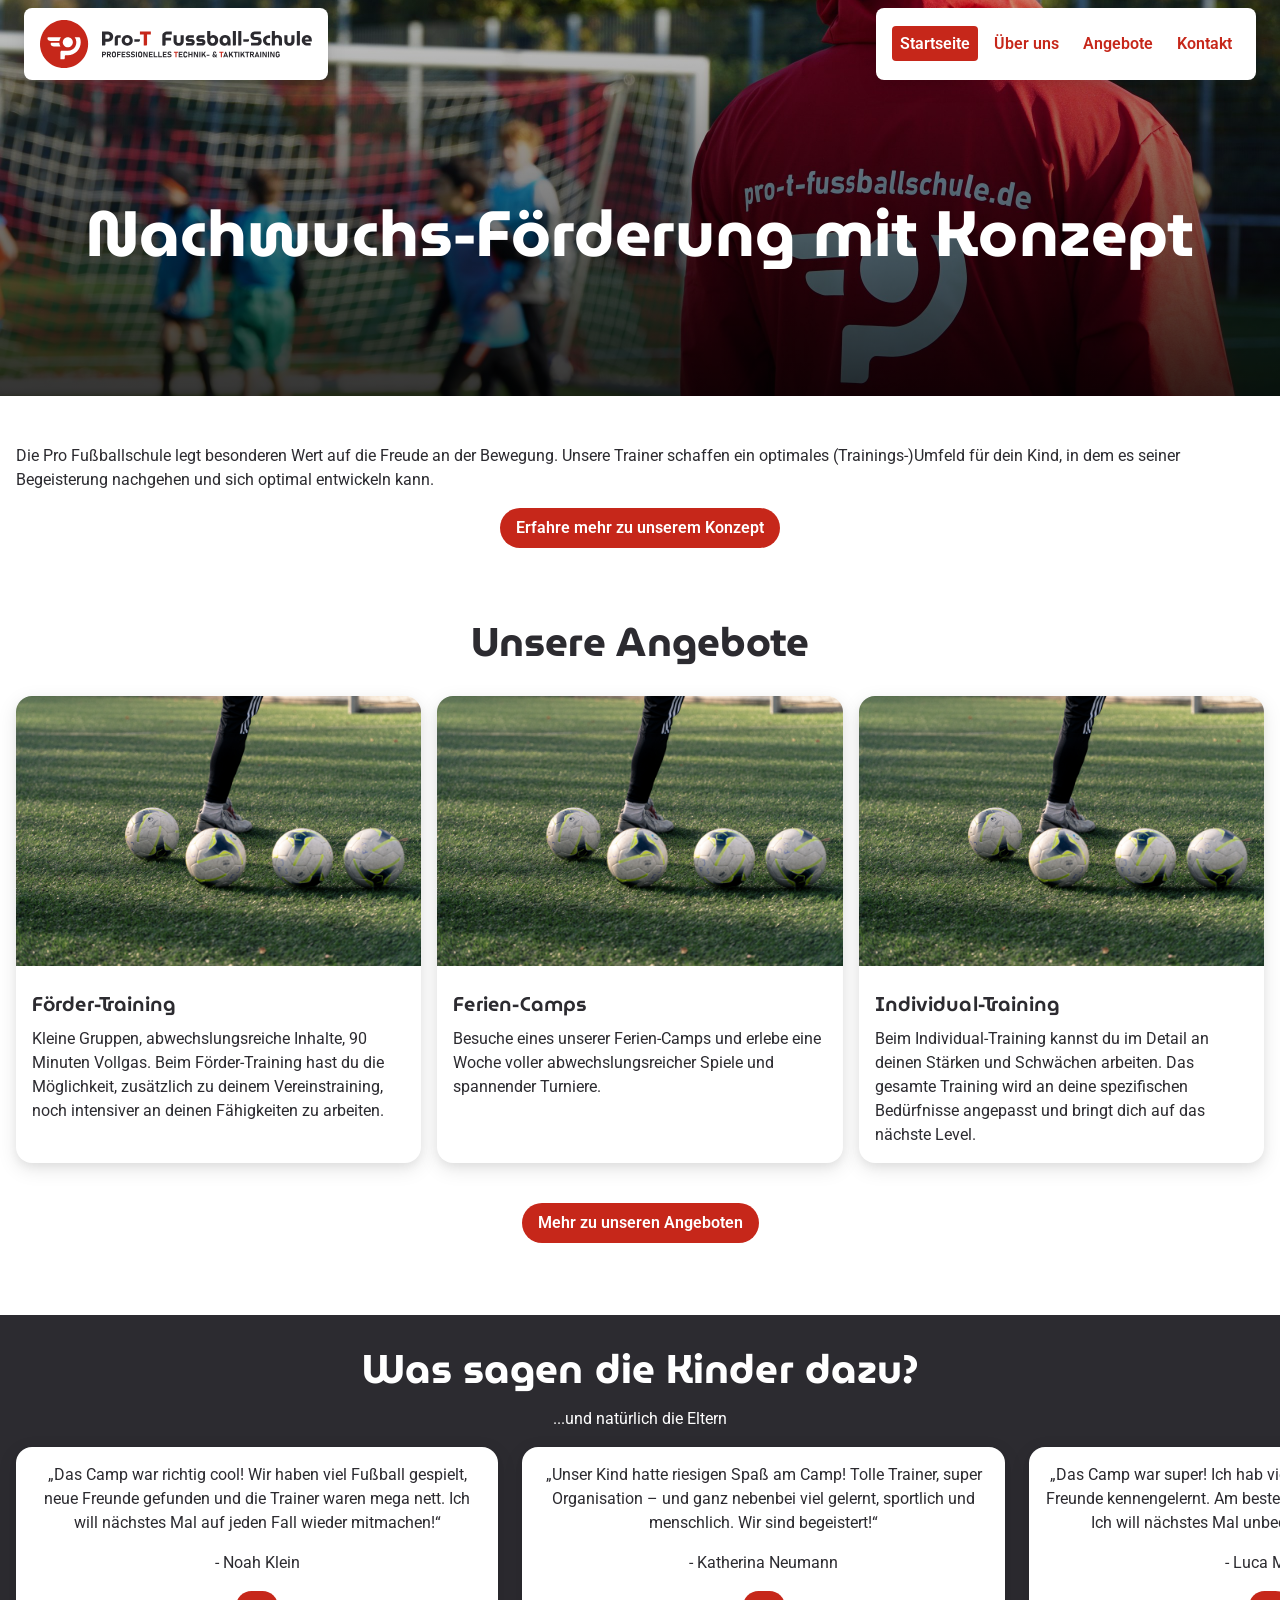
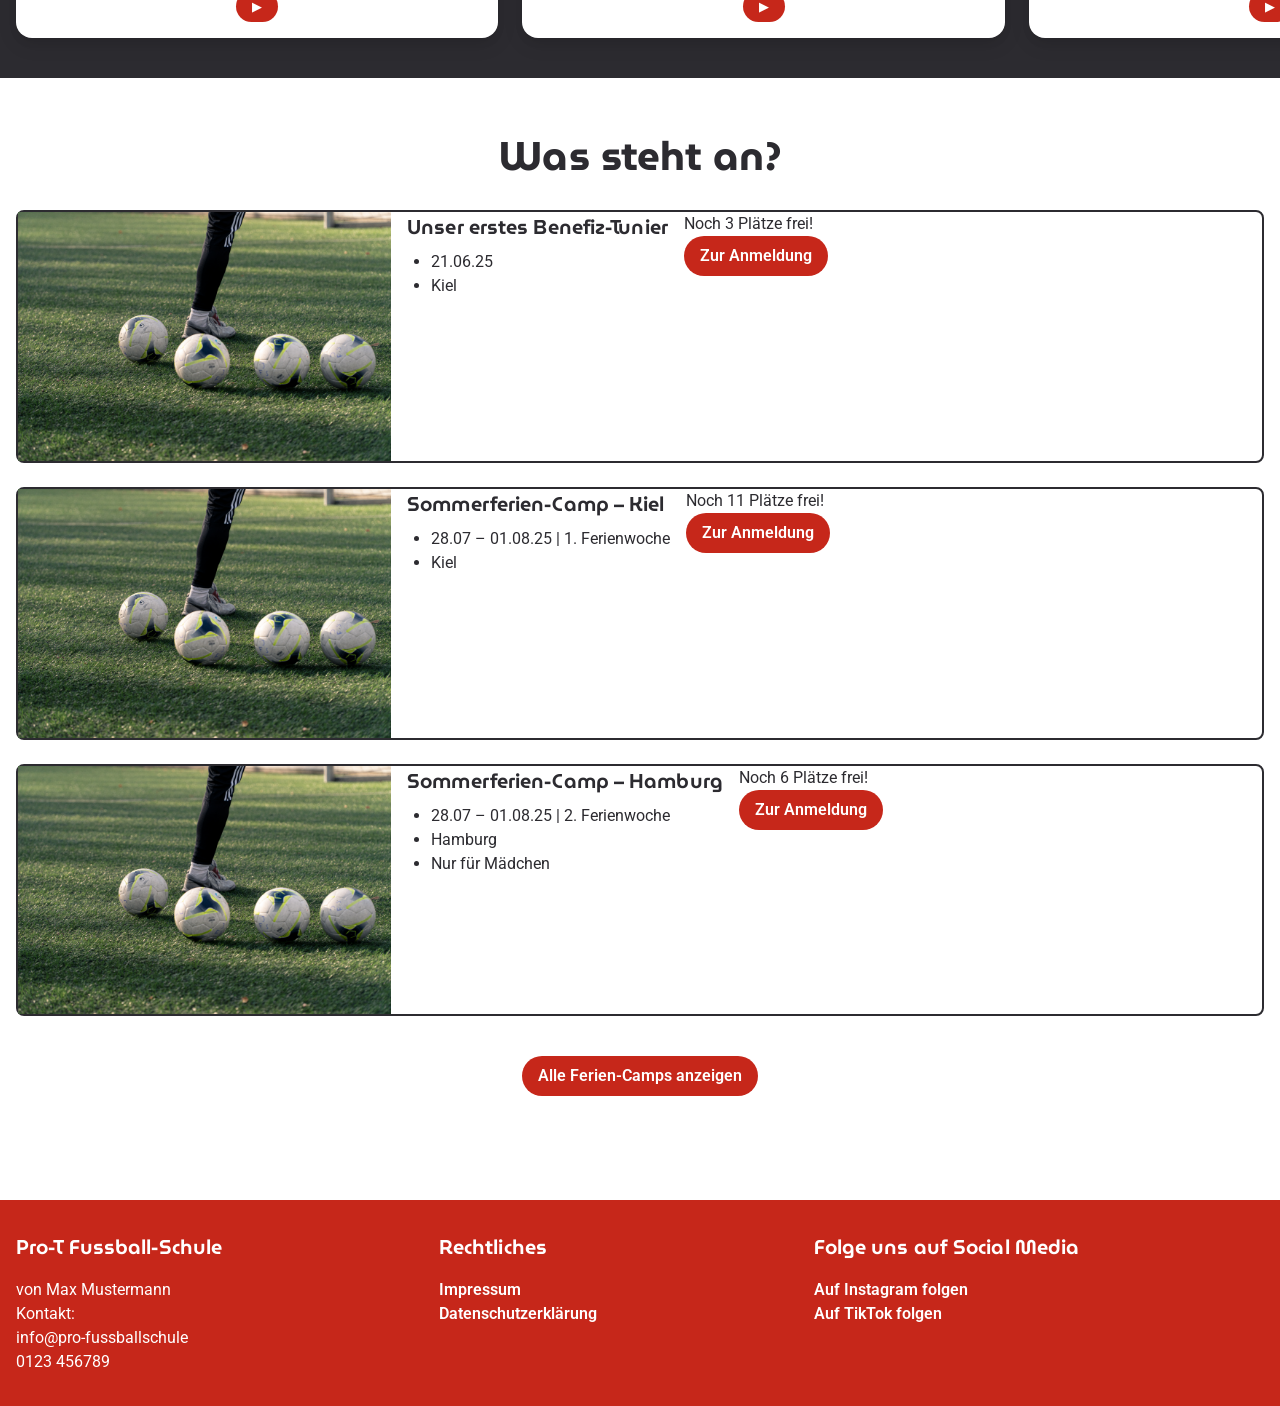
==== commit 2a0e66b9: "feat(carousel-swiper): add behaviour and improve design" ====
--- a/index.html
+++ b/index.html
@@ -6,6 +6,8 @@
     <meta name="viewport" content="width=device-width, initial-scale=1.0">
     <title>Startseite</title>
     <script src="https://cdn.jsdelivr.net/npm/jquery@3.7.1/dist/jquery.min.js"></script>
+    <script src="https://cdn.jsdelivr.net/npm/swiper/swiper-bundle.min.js" defer></script>
+    <script src="js/carousel.js" defer></script>
     <script src="js/loader.js" defer></script>
     <script src="js/menu.js"></script>
     <script src="js/nav-current.js" defer></script>
@@ -23,21 +25,31 @@
 
 <body>
     <header id="header"></header>
+    
+    <!-- Hero-Section -->
     <section class="hero">
         <!-- Kein Alt-Text, da Bild rein dekorativ ist, mobile Variante erarbeiten -->
         <div class="container">
-            <h1>Nachwuchsförderung mit Konzept</h1>
-            <p>Die Pro Fußballschule legt besonderen Wert auf die Freude an der Bewegung. Unsere Trainer schaffen ein
-                optimales (Trainings-)Umfeld für dein Kind, in dem es seiner Begeisterung nachgehen und sich optimal
-                entwickeln kann.
-            </p>
+            <h1>Nachwuchs-Förderung mit Konzept</h1>
+        </div>
+    </section>
+
+    <!-- Info-Container -->
+    <section class="container">
+        <p>Die Pro Fußballschule legt besonderen Wert auf die Freude an der Bewegung. Unsere Trainer schaffen ein
+            optimales (Trainings-)Umfeld für dein Kind, in dem es seiner Begeisterung nachgehen und sich optimal
+            entwickeln kann.
+        </p>
+        <div class="horizontally-centered">
             <a href="ueber-uns.html" role="button" class="btn" aria-pressed="false">Erfahre mehr zu unserem Konzept</a>
         </div>
     </section>
+
+    <!-- Unsere Angebote -->
     <section class="container">
         <h2>Unsere Angebote</h2>
         <div class="card-row">
-            <div class="card">
+            <div class="card-image">
                 <img src="assets/img/DSC02770.jpg"
                     alt="Ausschnitt der Beine eines Jungen, der neben mehreren Bällen auf einem Rasen steht"
                     style="width:100%">
@@ -48,7 +60,7 @@
                         arbeiten. </p>
                 </div>
             </div>
-            <div class="card">
+            <div class="card-image">
                 <img src="assets/img/DSC02770.jpg"
                     alt="Ausschnitt der Beine eines Jungen, der neben mehreren Bällen auf einem Rasen steht"
                     style="width:100%">
@@ -58,7 +70,7 @@
                         spannender Turniere.</p>
                 </div>
             </div>
-            <div class="card">
+            <div class="card-image">
                 <img src="assets/img/DSC02770.jpg"
                     alt="Ausschnitt der Beine eines Jungen, der neben mehreren Bällen auf einem Rasen steht"
                     style="width:100%">
@@ -71,40 +83,54 @@
                 </div>
             </div>
         </div>
-        <div id="section-button">
+        <div class="section-button">
             <a href="angebote.html" role="button" class="btn" aria-pressed="false">Mehr zu unseren Angeboten</a>
         </div>
     </section>
-    <section class="container">
-        <h2>Was sagen die Kinder dazu?</h2>
-        <p id="p-parents-feedback">...und natürlich die Eltern</p>
-        <div class="card-row">
-            <button><i class="material-icons">chevron_left</i></button>
-            <div class="card">
-                <p>„Das Camp war richtig cool! Wir haben viel Fußball gespielt, neue Freunde gefunden und die Trainer
-                    waren mega nett. Ich will nächstes Mal auf jeden Fall wieder mitmachen!“</p>
-                <p>- Noah Klein</p>
+
+    <!-- Kundenzitate -->
+    <section class="section-dark">
+        <h2 class="h2-dark">Was sagen die Kinder dazu?</h2>
+        <p class="subtitle-dark">...und natürlich die Eltern</p>
+      
+        <div class="carousel swiper">
+          <div class="swiper-wrapper">
+            <div class="swiper-slide carousel-card">
+              <blockquote>„Das Camp war richtig cool! Wir haben viel Fußball gespielt, neue Freunde gefunden und die Trainer
+                waren mega nett. Ich will nächstes Mal auf jeden Fall wieder mitmachen!“</blockquote>
+              <p>- Noah Klein</p>
+              <audio id="audio1" src="assets/mp3/noah-klein.mp3"></audio>
+              <button data-audio="audio1" class="btn">▶</button>
             </div>
-            <div class="card">
-                <p>„Unser Kind hatte riesigen Spaß am Camp! Tolle Trainer, super Organisation – und ganz nebenbei viel
-                    gelernt, sportlich und menschlich. Wir sind begeistert!“</p>
-                <p>- Katherina Neumann</p>
+      
+            <div class="swiper-slide carousel-card">
+              <blockquote>„Unser Kind hatte riesigen Spaß am Camp! Tolle Trainer, super Organisation – und ganz nebenbei viel
+                gelernt, sportlich und menschlich. Wir sind begeistert!“</blockquote>
+              <p>- Katherina Neumann</p>
+              <audio id="audio2" src="assets/mp3/katherina-neumann.mp3"></audio>
+              <button data-audio="audio2" class="btn">▶</button>
             </div>
-            <div class="card">
-                <p>„Das Camp war richtig cool! Ich hab viele Tore geschossen und neue Freunde kennengelernt. Am besten
-                    fand ich das Abschlussspiel. Ich will nächstes Mal unbedingt wieder dabei sein!“
-                </p>
-                <p>- Luca Müller</p>
+      
+            <div class="swiper-slide carousel-card">
+              <blockquote>„Das Camp war super! Ich hab viele Tore geschossen und neue Freunde kennengelernt. Am besten
+                fand ich das Abschlussspiel. Ich will nächstes Mal unbedingt wieder dabei sein!“</blockquote>
+              <p>- Luca Müller</p>
+              <audio id="audio3" src="assets/mp3/luca-müller.mp3"></audio>
+              <button data-audio="audio3" class="btn">▶</button>
             </div>
-            <div class="card">
-                <p>„Emily war jeden Tag mit Begeisterung dabei. Die Trainer haben eine tolle Mischung aus Spaß, Bewegung
-                    und Teamgeist vermittelt. Für uns als Eltern war es schön zu sehen, wie wohl er sich gefühlt hat.“
-                </p>
-                <p>- Thomas Meier</p>
+      
+            <div class="swiper-slide carousel-card">
+              <blockquote>„Emily war jeden Tag mit Begeisterung dabei. Die Trainer haben eine tolle Mischung aus Spaß, Bewegung
+                und Teamgeist vermittelt. Für uns als Eltern war es schön zu sehen, wie wohl er sich gefühlt hat.“</blockquote>
+              <p>- Lara Bauer</p>
+              <audio id="audio4" src="assets/mp3/lars-bauer.mp3"></audio>
+              <button data-audio="audio4" class="btn">▶</button>
             </div>
-            <button><i class="material-icons">chevron_right</i></button>
+          </div>
         </div>
-    </section>
+      </section>
+
+    <!-- Aktuelle Angebote -->
     <section class="container">
         <h2>Was steht an?</h2>
         <div>
@@ -164,6 +190,7 @@
             <a href="angebote.html" role="button" class="btn" aria-pressed="false">Alle Ferien-Camps anzeigen</a>
         </div>
     </section>
+
     <footer id="footer"></footer>
 </body>
 
--- a/css/index.css
+++ b/css/index.css
@@ -1,29 +1,20 @@
 .hero {
-background-image: linear-gradient(rgba(0,0,0,0.0), rgba(0,0,0,0.8)),url('../assets/img/DSC07056-scaled-1-scaled.jpg');
-background-size: cover;
-background-position: center;
-background-repeat: no-repeat;
-min-height: 25vw;
-display: flex;
-align-items: center;
-justify-content: center;
-text-align: center;
-margin-bottom: 200px;
+    background-image: linear-gradient(rgba(0,0,0,0.2), rgba(0,0,0,0.8)),url('../assets/img/DSC07056-scaled-1-scaled.jpg');
+    background-size: cover;
+    background-position: center;
+    background-repeat: no-repeat;
+    height: 44vh;
+    display: flex;
+    align-items: center;
+    justify-content: flex-end;
+    text-align: center;
 
     & .container {
-        margin-bottom: -19%;
-        padding-top: 100px;
+        padding: 5rem var(--space-8) 0 var(--space-8);
     }
 
         & h1 {
             color: var(--foreground-light);
-        }
-
-        & p {
-            padding: var(--space-2);
-            max-width: 800px;
-            margin: 0 auto;
-
         }
 }
 
@@ -34,19 +25,14 @@
     padding: var(--space-3);
 }
 
-section {
-    margin-bottom: 200px;
-}
-
-#p-parents-feedback {
-    text-align: center;
-    padding-bottom: var(--space-3);
-}
-
 .panel {
     display: flex;
     gap: var(--space-2);
     background-color: var(--foreground-light);
     border: 2px solid var(--foreground-dark);
     border-radius: 8px;
+}
+
+.horizontally-centered {
+    margin: 0 auto 0 auto;
 }
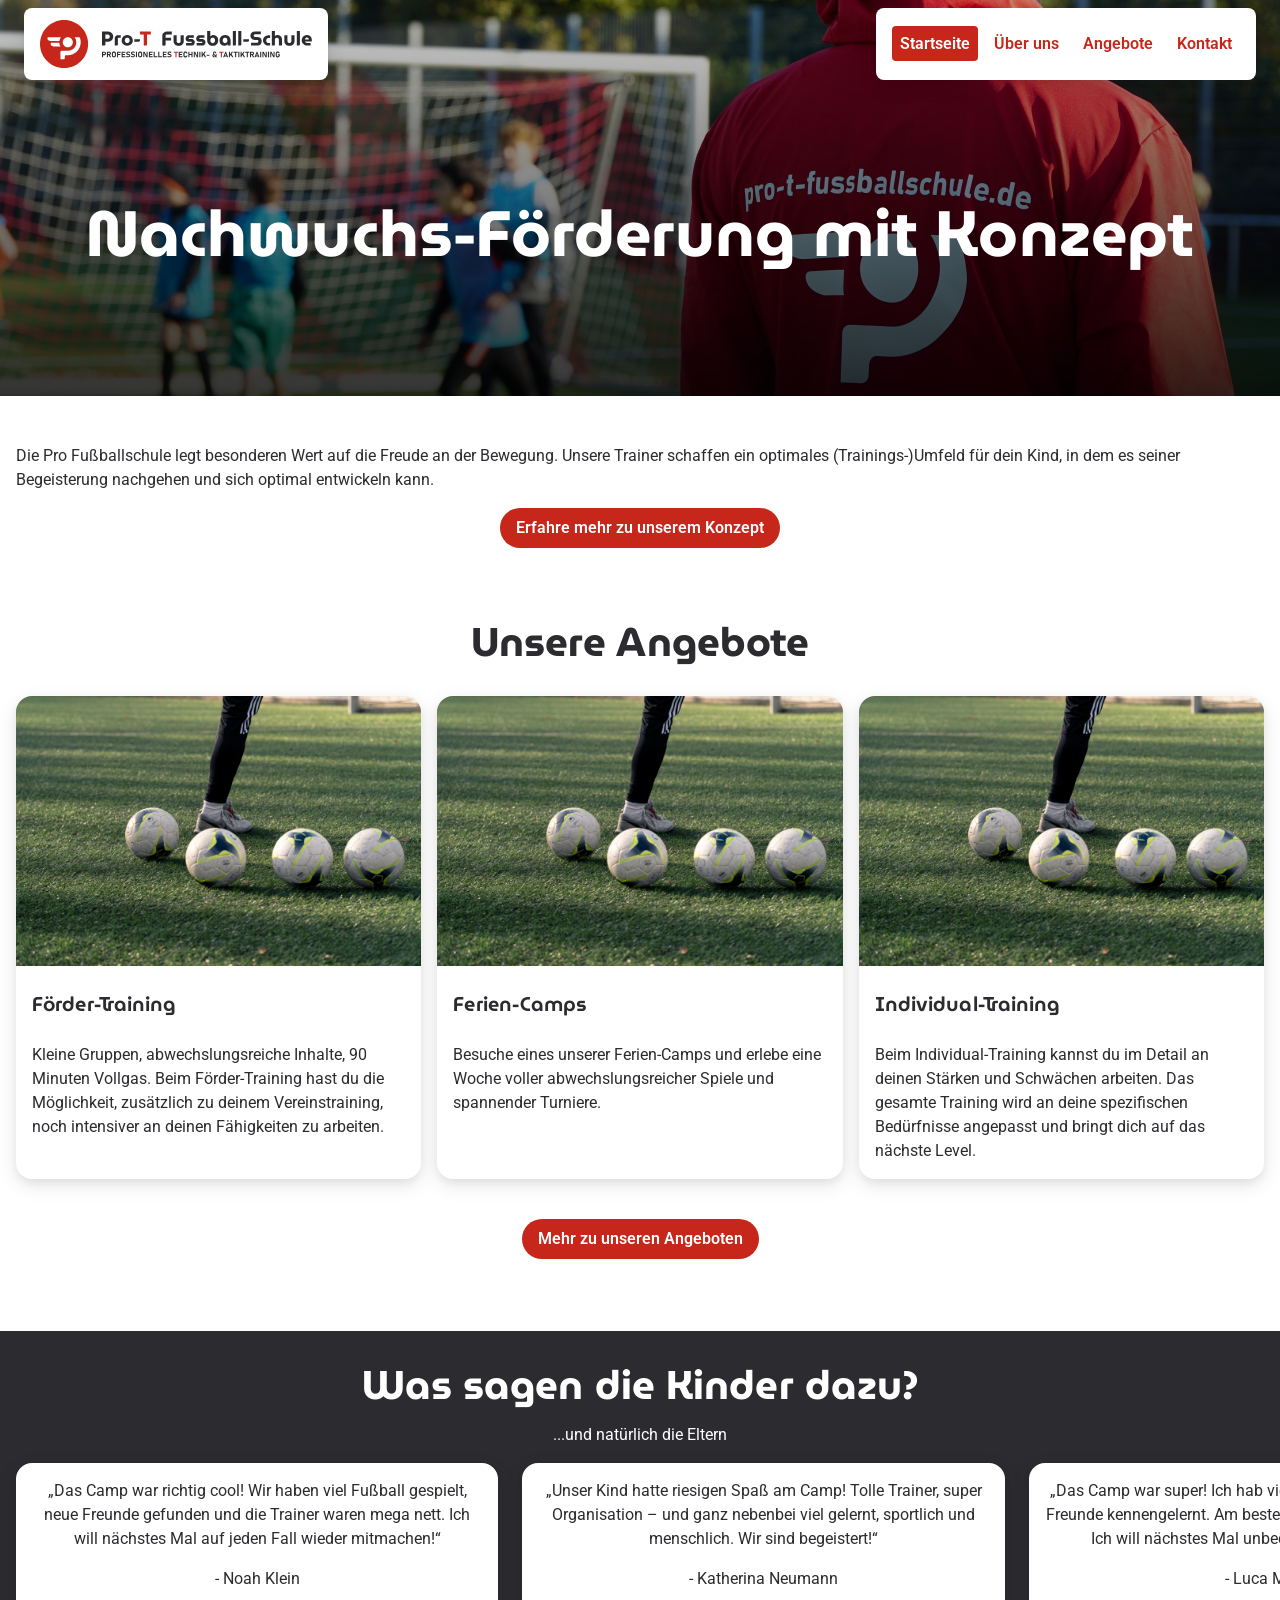
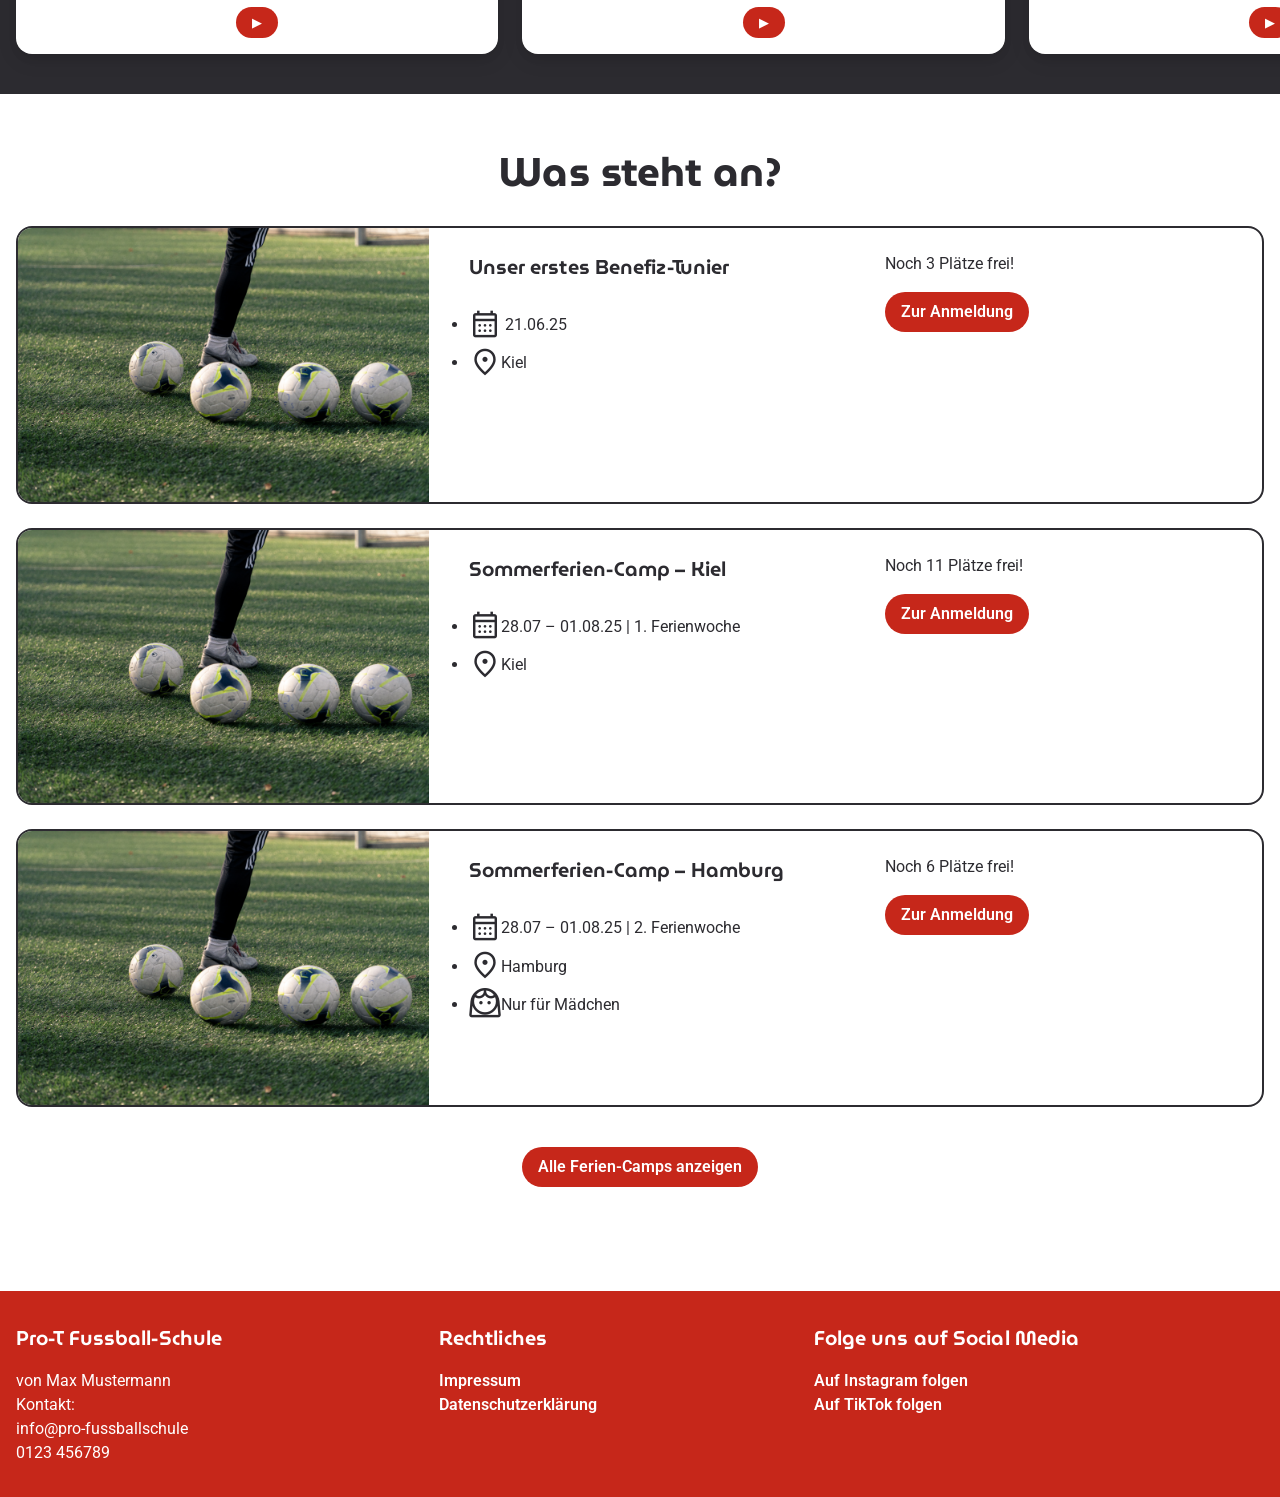
==== commit 673203ca: "fix responsiveness all pages" ====
--- a/index.html
+++ b/index.html
@@ -14,10 +14,8 @@
     <!-- Google Fonts/Icons laden -->
     <link rel="preconnect" href="https://fonts.googleapis.com">
     <link rel="preconnect" href="https://fonts.gstatic.com" crossorigin>
-    <link
-        href="https://fonts.googleapis.com/css2?family=MuseoModerno:ital,wght@0,100..900;1,100..900&family=Roboto:ital,wght@0,100..900;1,100..900&display=swap"
-        rel="stylesheet">
-    <link rel="stylesheet" href="https://fonts.googleapis.com/icon?family=Material+Icons">
+    <link rel="stylesheet" href="https://fonts.googleapis.com/css2?family=MuseoModerno:ital,wght@0,100..900;1,100..900&family=Roboto:ital,wght@0,100..900;1,100..900&display=swap">
+    <link rel="stylesheet" href="https://fonts.googleapis.com/css2?family=Material+Symbols+Outlined:opsz,wght,FILL,GRAD@40,500,0,200" />
     <!-- Meine Styles -->
     <link rel="stylesheet" href="css/main.css">
     <link rel="stylesheet" href="css/index.css">
@@ -25,7 +23,7 @@
 
 <body>
     <header id="header"></header>
-    
+
     <!-- Hero-Section -->
     <section class="hero">
         <!-- Kein Alt-Text, da Bild rein dekorativ ist, mobile Variante erarbeiten -->
@@ -51,8 +49,7 @@
         <div class="card-row">
             <div class="card-image">
                 <img src="assets/img/DSC02770.jpg"
-                    alt="Ausschnitt der Beine eines Jungen, der neben mehreren Bällen auf einem Rasen steht"
-                    style="width:100%">
+                    alt="Ausschnitt der Beine eines Jungen, der neben mehreren Bällen auf einem Rasen steht">
                 <div class="card-content">
                     <h4>Förder-Training</h4>
                     <p>Kleine Gruppen, abwechslungsreiche Inhalte, 90 Minuten Vollgas. Beim Förder-Training hast du die
@@ -62,8 +59,7 @@
             </div>
             <div class="card-image">
                 <img src="assets/img/DSC02770.jpg"
-                    alt="Ausschnitt der Beine eines Jungen, der neben mehreren Bällen auf einem Rasen steht"
-                    style="width:100%">
+                    alt="Ausschnitt der Beine eines Jungen, der neben mehreren Bällen auf einem Rasen steht">
                 <div class="card-content">
                     <h4>Ferien-Camps</h4>
                     <p>Besuche eines unserer Ferien-Camps und erlebe eine Woche voller abwechslungsreicher Spiele und
@@ -72,8 +68,7 @@
             </div>
             <div class="card-image">
                 <img src="assets/img/DSC02770.jpg"
-                    alt="Ausschnitt der Beine eines Jungen, der neben mehreren Bällen auf einem Rasen steht"
-                    style="width:100%">
+                    alt="Ausschnitt der Beine eines Jungen, der neben mehreren Bällen auf einem Rasen steht">
                 <div class="card-content">
                     <h4>Individual-Training</h4>
                     <p>Beim Individual-Training kannst du im Detail an deinen Stärken und Schwächen arbeiten. Das
@@ -92,95 +87,97 @@
     <section class="section-dark">
         <h2 class="h2-dark">Was sagen die Kinder dazu?</h2>
         <p class="subtitle-dark">...und natürlich die Eltern</p>
-      
+
         <div class="carousel swiper">
-          <div class="swiper-wrapper">
-            <div class="swiper-slide carousel-card">
-              <blockquote>„Das Camp war richtig cool! Wir haben viel Fußball gespielt, neue Freunde gefunden und die Trainer
-                waren mega nett. Ich will nächstes Mal auf jeden Fall wieder mitmachen!“</blockquote>
-              <p>- Noah Klein</p>
-              <audio id="audio1" src="assets/mp3/noah-klein.mp3"></audio>
-              <button data-audio="audio1" class="btn">▶</button>
+            <div class="swiper-wrapper">
+                <div class="swiper-slide carousel-card">
+                    <blockquote>„Das Camp war richtig cool! Wir haben viel Fußball gespielt, neue Freunde gefunden und
+                        die Trainer
+                        waren mega nett. Ich will nächstes Mal auf jeden Fall wieder mitmachen!“</blockquote>
+                    <p>- Noah Klein</p>
+                    <audio id="audio1" src="assets/mp3/noah-klein.mp3"></audio>
+                    <button data-audio="audio1" class="btn">▶</button>
+                </div>
+
+                <div class="swiper-slide carousel-card">
+                    <blockquote>„Unser Kind hatte riesigen Spaß am Camp! Tolle Trainer, super Organisation – und ganz
+                        nebenbei viel
+                        gelernt, sportlich und menschlich. Wir sind begeistert!“</blockquote>
+                    <p>- Katherina Neumann</p>
+                    <audio id="audio2" src="assets/mp3/katherina-neumann.mp3"></audio>
+                    <button data-audio="audio2" class="btn">▶</button>
+                </div>
+
+                <div class="swiper-slide carousel-card">
+                    <blockquote>„Das Camp war super! Ich hab viele Tore geschossen und neue Freunde kennengelernt. Am
+                        besten
+                        fand ich das Abschlussspiel. Ich will nächstes Mal unbedingt wieder dabei sein!“</blockquote>
+                    <p>- Luca Müller</p>
+                    <audio id="audio3" src="assets/mp3/luca-müller.mp3"></audio>
+                    <button data-audio="audio3" class="btn">▶</button>
+                </div>
+
+                <div class="swiper-slide carousel-card">
+                    <blockquote>„Emily war jeden Tag mit Begeisterung dabei. Die Trainer haben eine tolle Mischung aus
+                        Spaß, Bewegung
+                        und Teamgeist vermittelt. Für uns als Eltern war es schön zu sehen, wie wohl er sich gefühlt
+                        hat.“</blockquote>
+                    <p>- Lara Bauer</p>
+                    <audio id="audio4" src="assets/mp3/lars-bauer.mp3"></audio>
+                    <button data-audio="audio4" class="btn">▶</button>
+                </div>
             </div>
-      
-            <div class="swiper-slide carousel-card">
-              <blockquote>„Unser Kind hatte riesigen Spaß am Camp! Tolle Trainer, super Organisation – und ganz nebenbei viel
-                gelernt, sportlich und menschlich. Wir sind begeistert!“</blockquote>
-              <p>- Katherina Neumann</p>
-              <audio id="audio2" src="assets/mp3/katherina-neumann.mp3"></audio>
-              <button data-audio="audio2" class="btn">▶</button>
-            </div>
-      
-            <div class="swiper-slide carousel-card">
-              <blockquote>„Das Camp war super! Ich hab viele Tore geschossen und neue Freunde kennengelernt. Am besten
-                fand ich das Abschlussspiel. Ich will nächstes Mal unbedingt wieder dabei sein!“</blockquote>
-              <p>- Luca Müller</p>
-              <audio id="audio3" src="assets/mp3/luca-müller.mp3"></audio>
-              <button data-audio="audio3" class="btn">▶</button>
-            </div>
-      
-            <div class="swiper-slide carousel-card">
-              <blockquote>„Emily war jeden Tag mit Begeisterung dabei. Die Trainer haben eine tolle Mischung aus Spaß, Bewegung
-                und Teamgeist vermittelt. Für uns als Eltern war es schön zu sehen, wie wohl er sich gefühlt hat.“</blockquote>
-              <p>- Lara Bauer</p>
-              <audio id="audio4" src="assets/mp3/lars-bauer.mp3"></audio>
-              <button data-audio="audio4" class="btn">▶</button>
-            </div>
-          </div>
         </div>
-      </section>
+    </section>
 
     <!-- Aktuelle Angebote -->
     <section class="container">
         <h2>Was steht an?</h2>
         <div>
-            <div class="panel">
+            <div class="event-card">
                 <img src="assets/img/DSC02770.jpg"
-                    alt="Ausschnitt der Beine eines Jungen, der neben mehreren Bällen auf einem Rasen steht"
-                    style="width:30%">
-                <div>
+                    alt="Ausschnitt der Beine eines Jungen, der neben mehreren Bällen auf einem Rasen steht">
+                <div class="card-content-middle">
                     <h4>Unser erstes Benefiz-Tunier</h4>
                     <ul>
-                        <li>21.06.25</li>
-                        <li>Kiel</li>
+                        <li><span class="material-symbols-outlined icon">calendar_month</span> 21.06.25</li>
+                        <li><span class="material-symbols-outlined icon">location_on</span>Kiel</li>
                     </ul>
                 </div>
-                <div>
+                <div class="card-content-last">
                     <p>Noch 3 Plätze frei!</p>
                     <a href="example.de" role="button" class="btn" aria-pressed="false">Zur Anmeldung</a>
                 </div>
             </div>
             <br>
-            <div class="panel">
+            <div class="event-card">
                 <img src="assets/img/DSC02770.jpg"
-                    alt="Ausschnitt der Beine eines Jungen, der neben mehreren Bällen auf einem Rasen steht"
-                    style="width:30%">
-                <div>
+                    alt="Ausschnitt der Beine eines Jungen, der neben mehreren Bällen auf einem Rasen steht">
+                <div class="card-content-middle">
                     <h4>Sommerferien-Camp – Kiel</h4>
                     <ul>
-                        <li>28.07 – 01.08.25 | 1. Ferienwoche</li>
-                        <li>Kiel</li>
+                        <li><span class="material-symbols-outlined icon">calendar_month</span>28.07 – 01.08.25 | 1. Ferienwoche</li>
+                        <li><span class="material-symbols-outlined icon">location_on</span>Kiel</li>
                     </ul>
                 </div>
-                <div>
+                <div class="card-content-last">
                     <p>Noch 11 Plätze frei!</p>
                     <a href="example.de" role="button" class="btn" aria-pressed="false">Zur Anmeldung</a>
                 </div>
             </div>
             <br>
-            <div class="panel">
+            <div class="event-card">
                 <img src="assets/img/DSC02770.jpg"
-                    alt="Ausschnitt der Beine eines Jungen, der neben mehreren Bällen auf einem Rasen steht"
-                    style="width:30%">
-                <div>
+                    alt="Ausschnitt der Beine eines Jungen, der neben mehreren Bällen auf einem Rasen steht">
+                <div class="card-content-middle">
                     <h4>Sommerferien-Camp – Hamburg</h4>
                     <ul>
-                        <li>28.07 – 01.08.25 | 2. Ferienwoche</li>
-                        <li>Hamburg</li>
-                        <li>Nur für Mädchen</li>
+                        <li><span class="material-symbols-outlined icon">calendar_month</span>28.07 – 01.08.25 | 2. Ferienwoche</li>
+                        <li><span class="material-symbols-outlined icon">location_on</span>Hamburg</li>
+                        <li><span class="material-symbols-outlined icon">face_3</span>Nur für Mädchen</li>
                     </ul>
                 </div>
-                <div>
+                <div class="card-content-last">
                     <p>Noch 6 Plätze frei!</p>
                     <a href="example.de" role="button" class="btn" aria-pressed="false">Zur Anmeldung</a>
                 </div>
--- a/css/index.css
+++ b/css/index.css
@@ -29,8 +29,8 @@
     display: flex;
     gap: var(--space-2);
     background-color: var(--foreground-light);
-    border: 2px solid var(--foreground-dark);
-    border-radius: 8px;
+    border: 1px solid var(--foreground-dark);
+    border-radius: 20px;
 }
 
 .horizontally-centered {
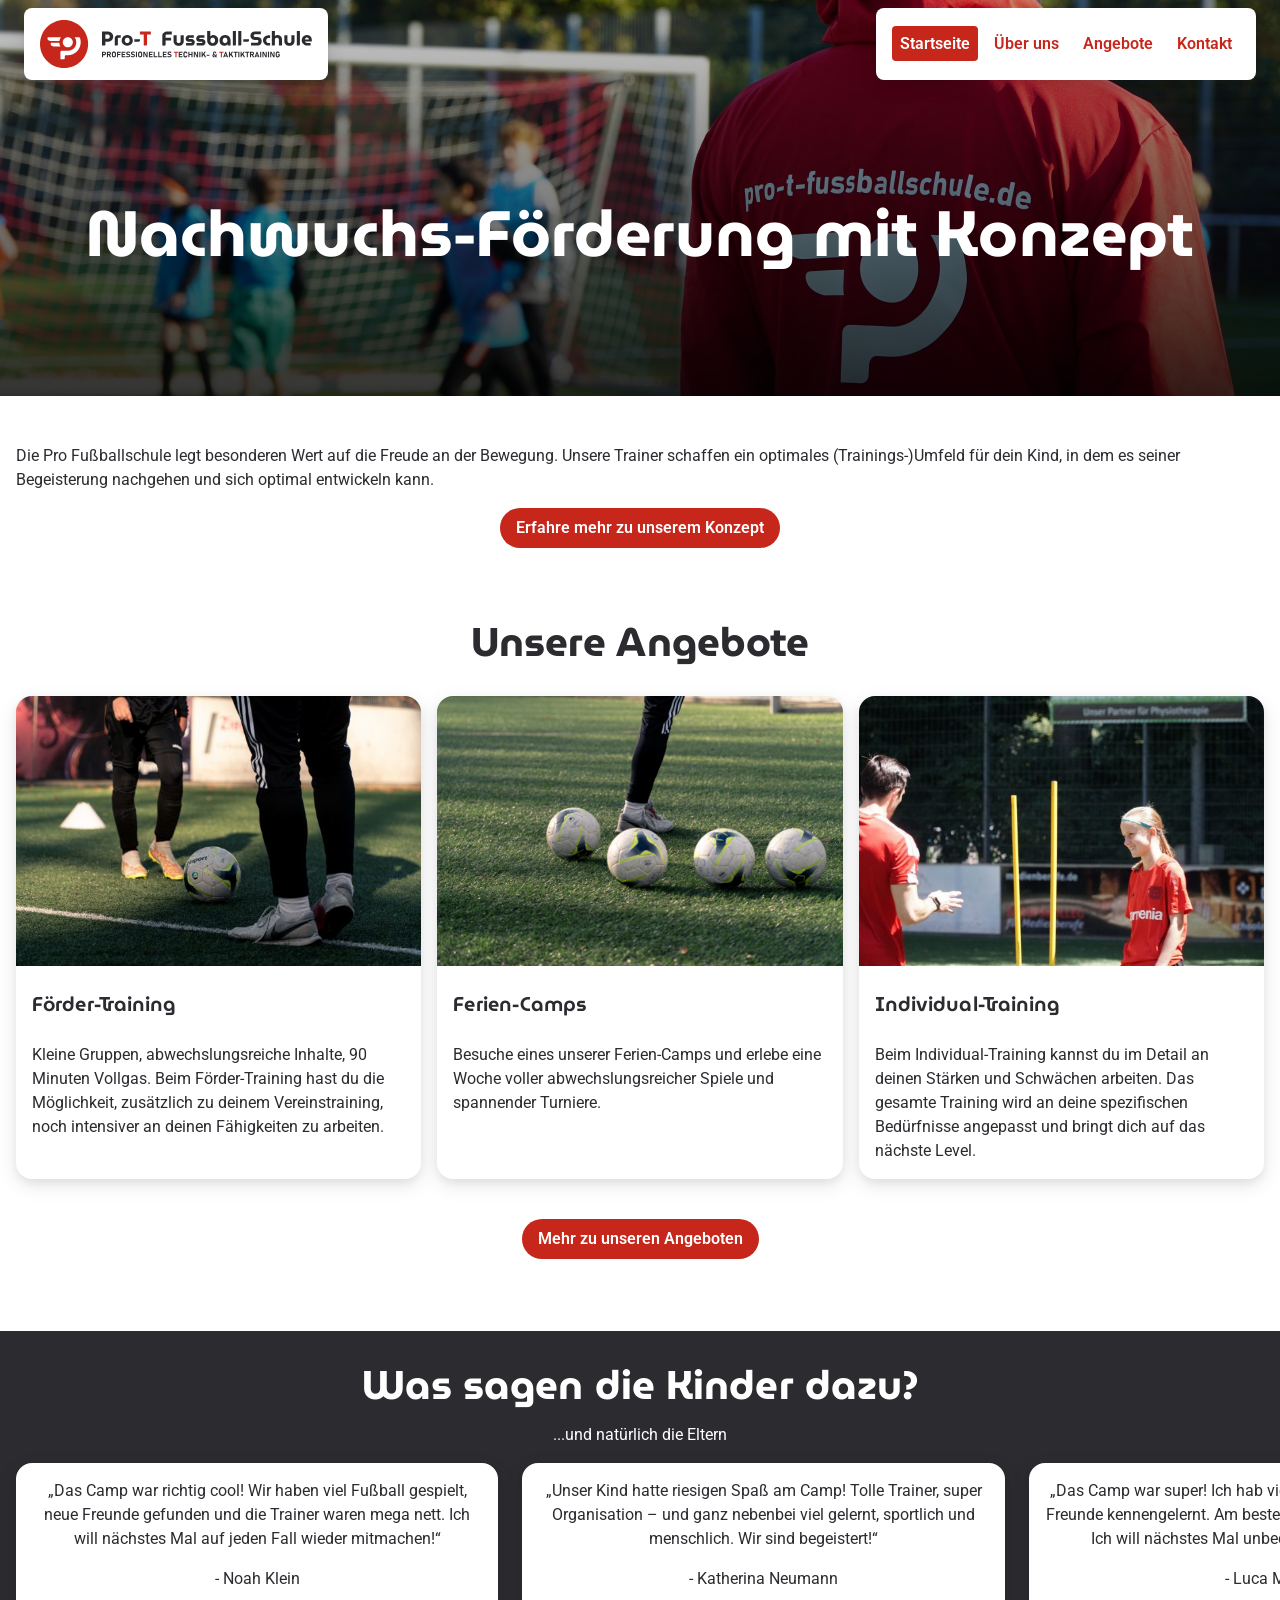
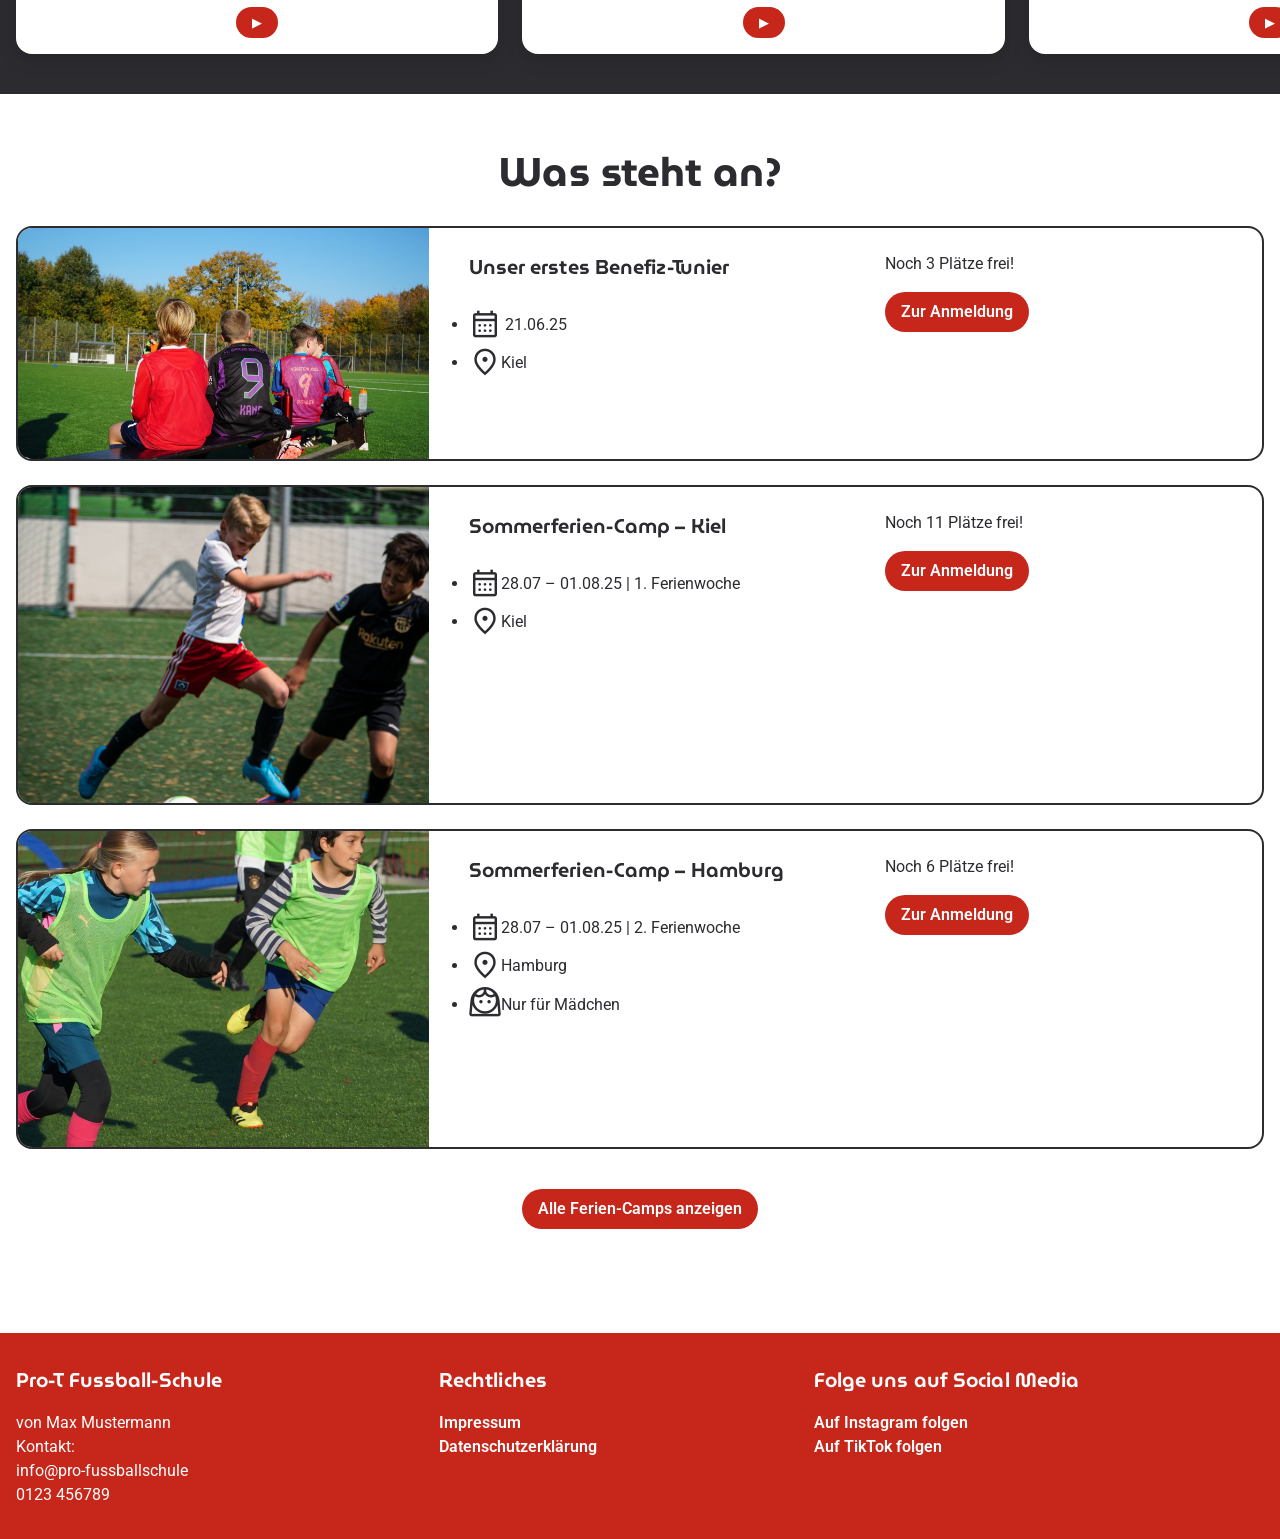
==== commit 837ee6c7: "Add Pictures" ====
--- a/index.html
+++ b/index.html
@@ -48,8 +48,8 @@
         <h2>Unsere Angebote</h2>
         <div class="card-row">
             <div class="card-image">
-                <img src="assets/img/DSC02770.jpg"
-                    alt="Ausschnitt der Beine eines Jungen, der neben mehreren Bällen auf einem Rasen steht">
+                <img src="assets/img/foerder-training.jpg"
+                    alt="Ausschnitt der Beine eines Jungen und Mannes, die mit Ball auf einem Rasen steht">
                 <div class="card-content">
                     <h4>Förder-Training</h4>
                     <p>Kleine Gruppen, abwechslungsreiche Inhalte, 90 Minuten Vollgas. Beim Förder-Training hast du die
@@ -67,8 +67,8 @@
                 </div>
             </div>
             <div class="card-image">
-                <img src="assets/img/DSC02770.jpg"
-                    alt="Ausschnitt der Beine eines Jungen, der neben mehreren Bällen auf einem Rasen steht">
+                <img src="assets/img/individual-training.jpg"
+                    alt="Ein Trainer erklärt einem Mädchen mit Trikot etwas">
                 <div class="card-content">
                     <h4>Individual-Training</h4>
                     <p>Beim Individual-Training kannst du im Detail an deinen Stärken und Schwächen arbeiten. Das
@@ -135,8 +135,8 @@
         <h2>Was steht an?</h2>
         <div>
             <div class="event-card">
-                <img src="assets/img/DSC02770.jpg"
-                    alt="Ausschnitt der Beine eines Jungen, der neben mehreren Bällen auf einem Rasen steht">
+                <img src="assets/img/DSC07088-scaled-1-768x432.jpg"
+                    alt="Junhgs sitzen auf einer Bank auf einem Fußballfeld">
                 <div class="card-content-middle">
                     <h4>Unser erstes Benefiz-Tunier</h4>
                     <ul>
@@ -151,8 +151,8 @@
             </div>
             <br>
             <div class="event-card">
-                <img src="assets/img/DSC02770.jpg"
-                    alt="Ausschnitt der Beine eines Jungen, der neben mehreren Bällen auf einem Rasen steht">
+                <img src="assets/img/DSC03278.jpg"
+                    alt="Zwei Jungs laufen im Zweikampf mit dem Fußball">
                 <div class="card-content-middle">
                     <h4>Sommerferien-Camp – Kiel</h4>
                     <ul>
@@ -167,8 +167,8 @@
             </div>
             <br>
             <div class="event-card">
-                <img src="assets/img/DSC02770.jpg"
-                    alt="Ausschnitt der Beine eines Jungen, der neben mehreren Bällen auf einem Rasen steht">
+                <img src="assets/img/DSC07013-scaled-e173480410745-768x1365.jpg"
+                    alt="Zwei Kinder laufen in eine Richtung, im Hintergrund ist ein Tor">
                 <div class="card-content-middle">
                     <h4>Sommerferien-Camp – Hamburg</h4>
                     <ul>
